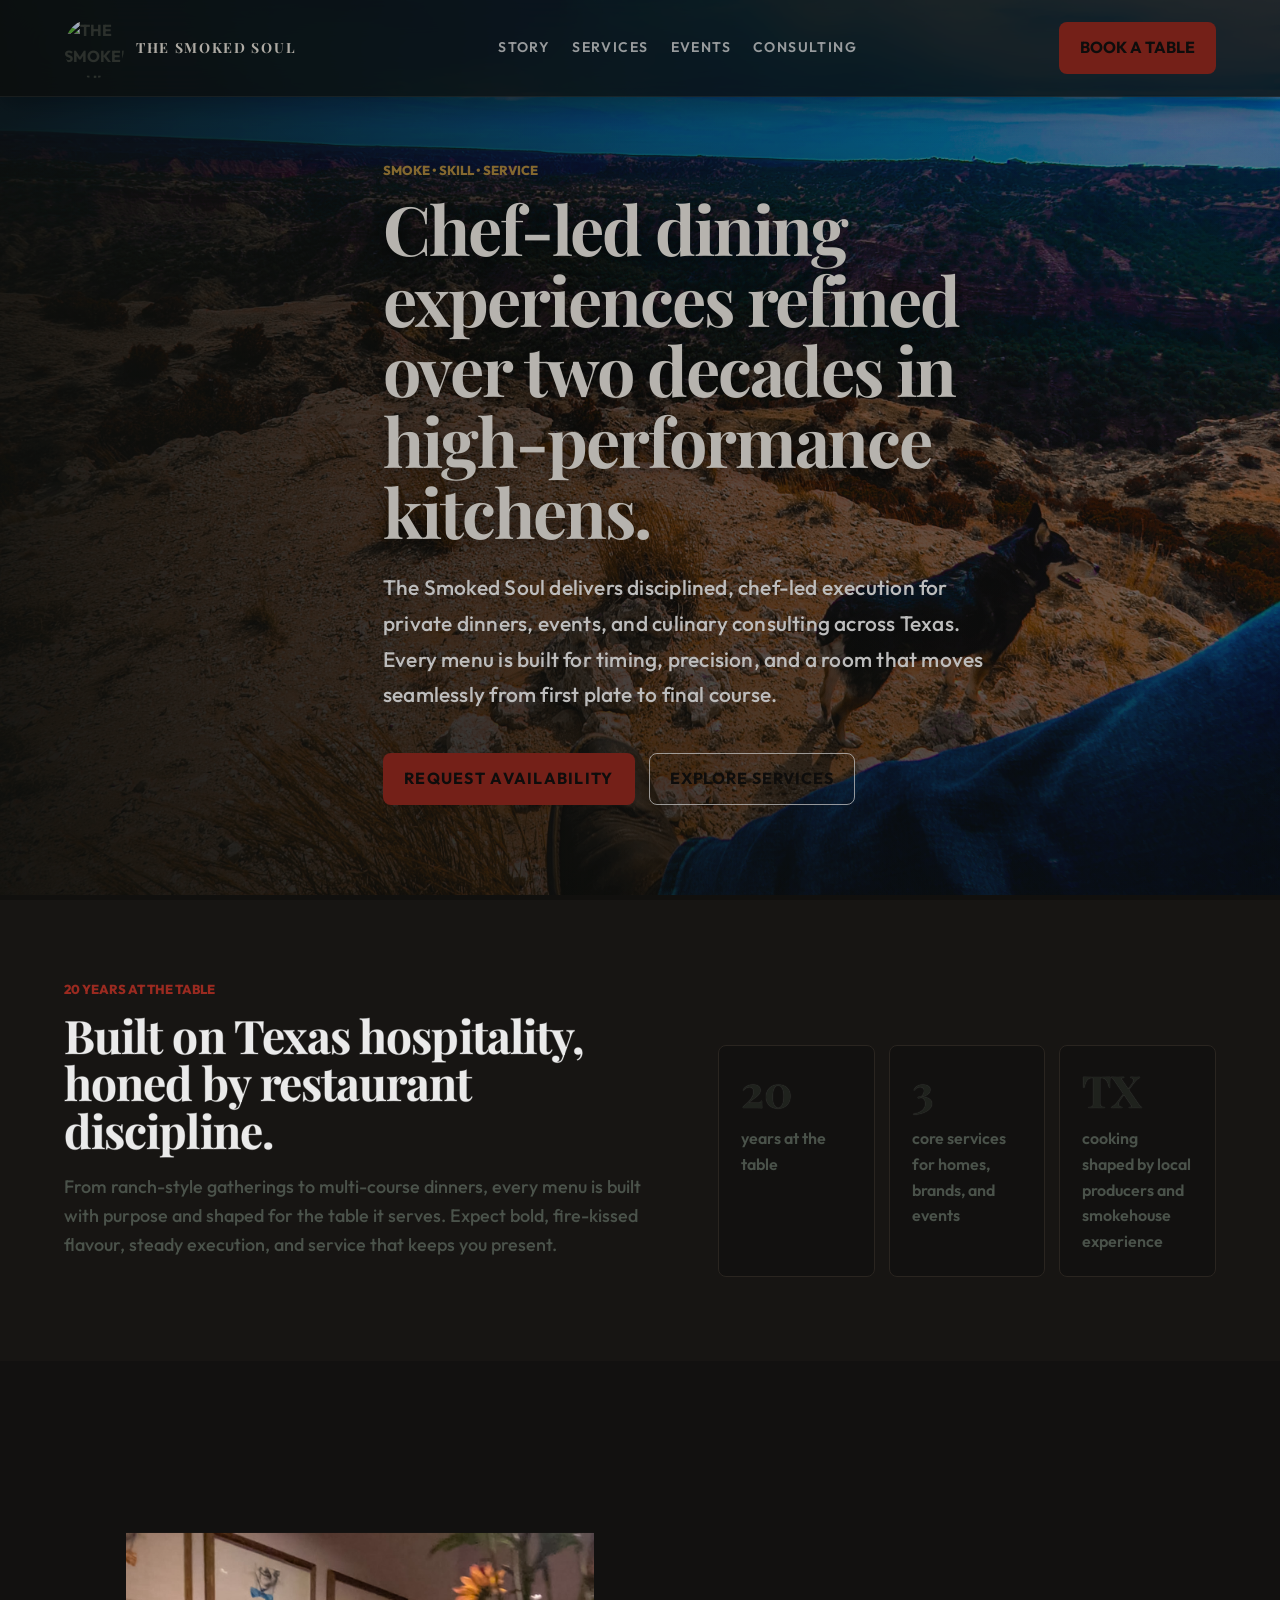
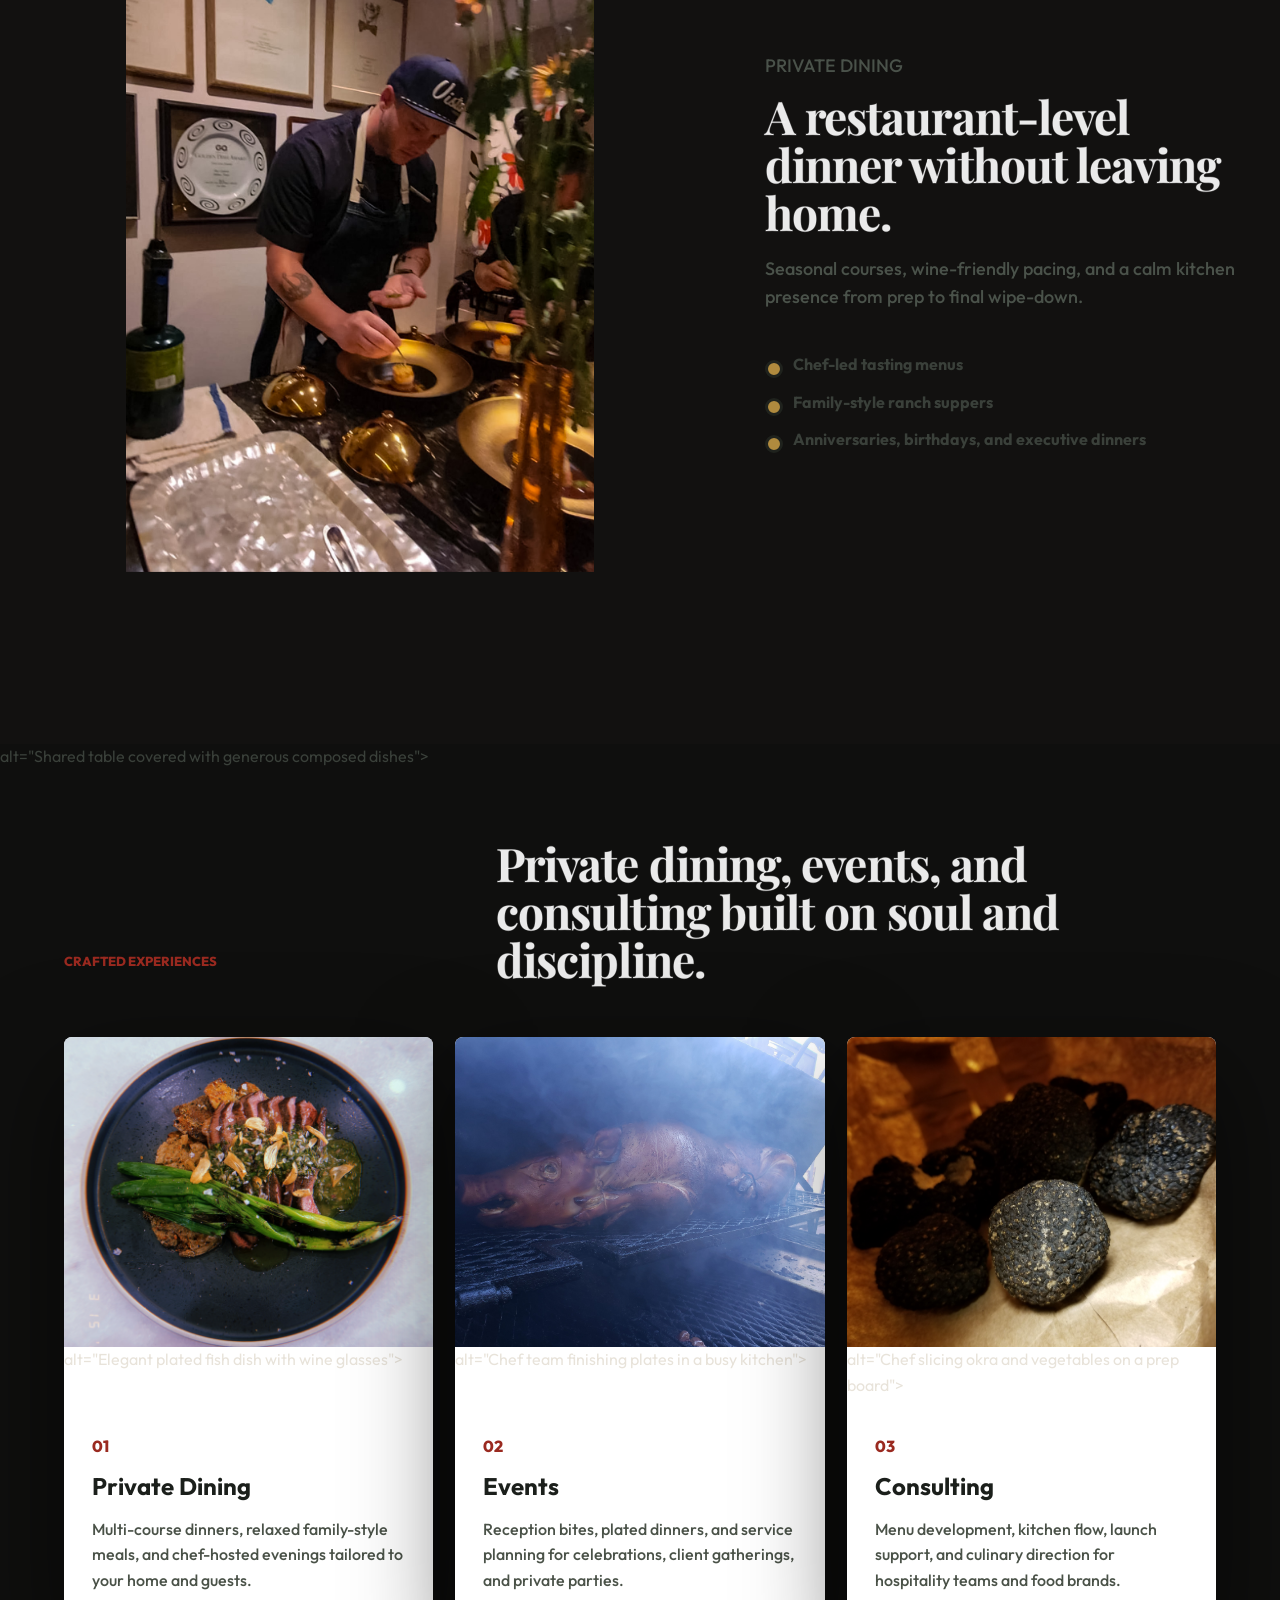
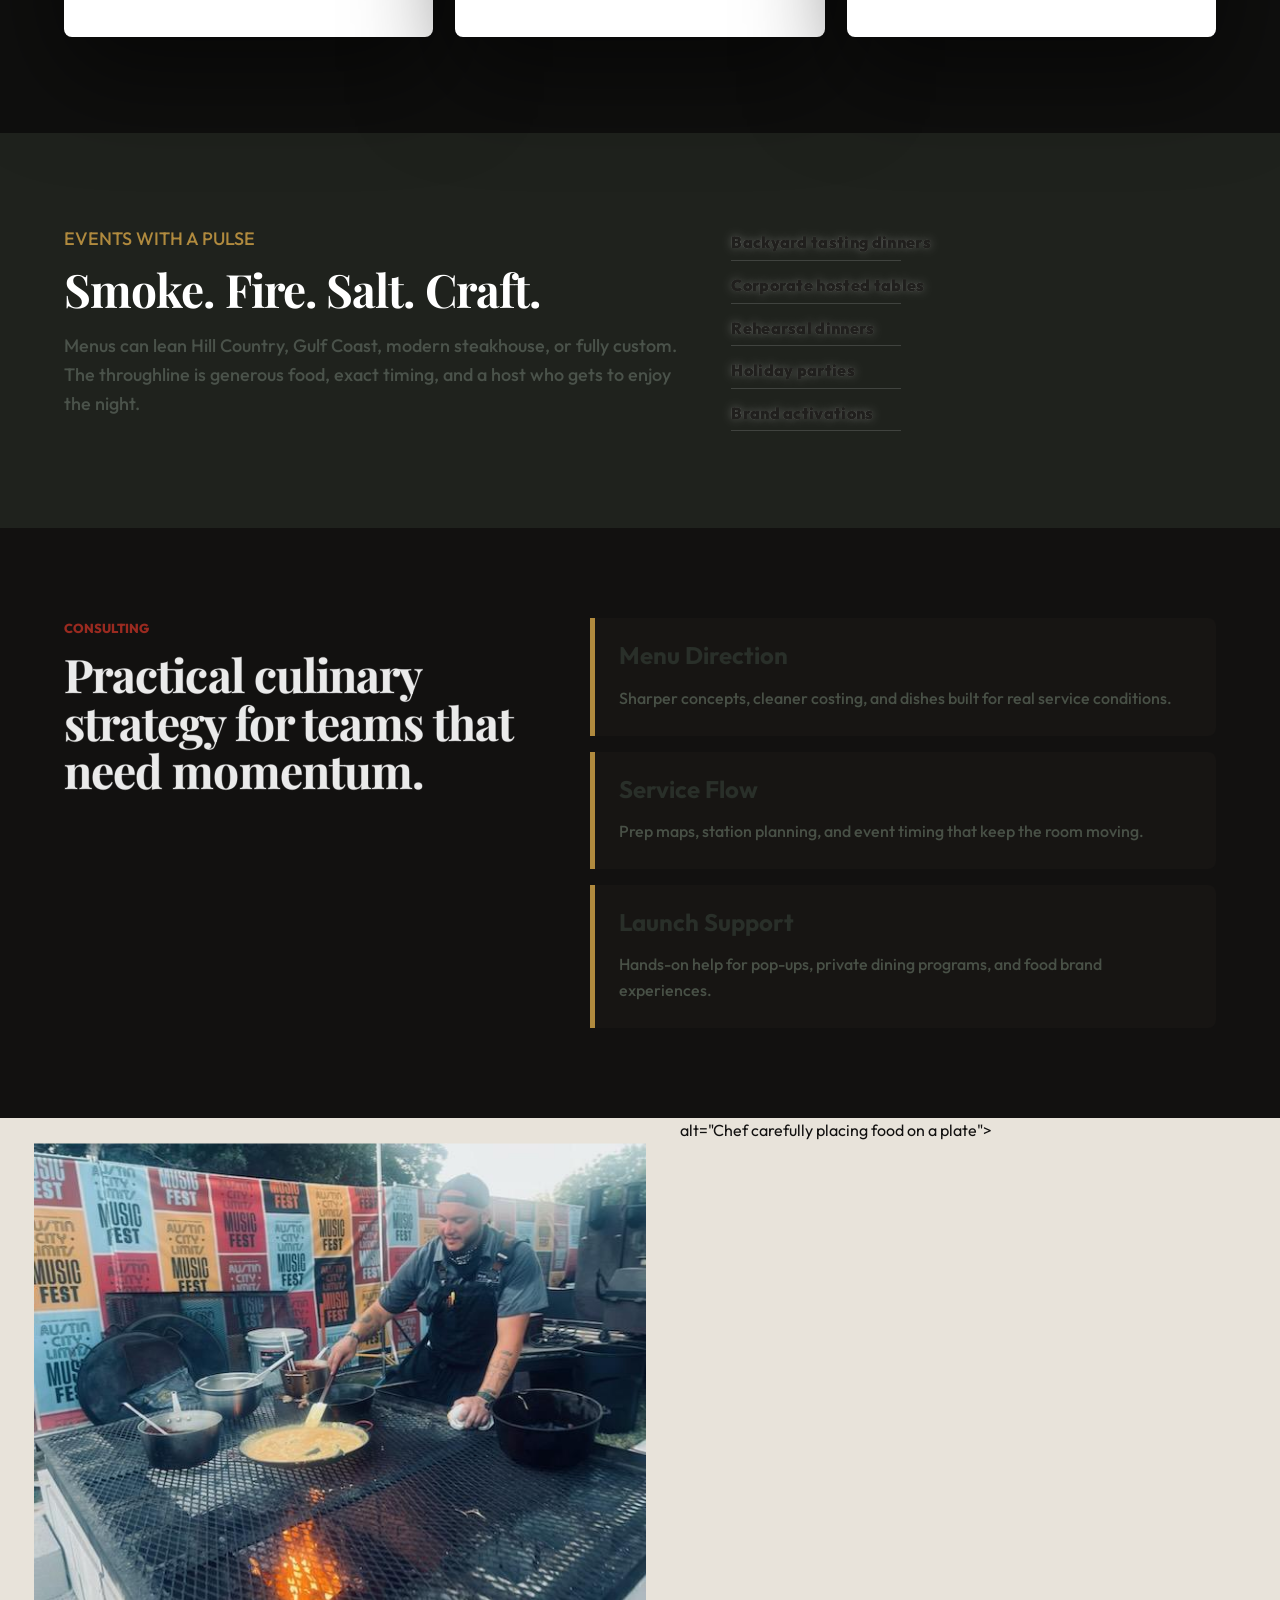
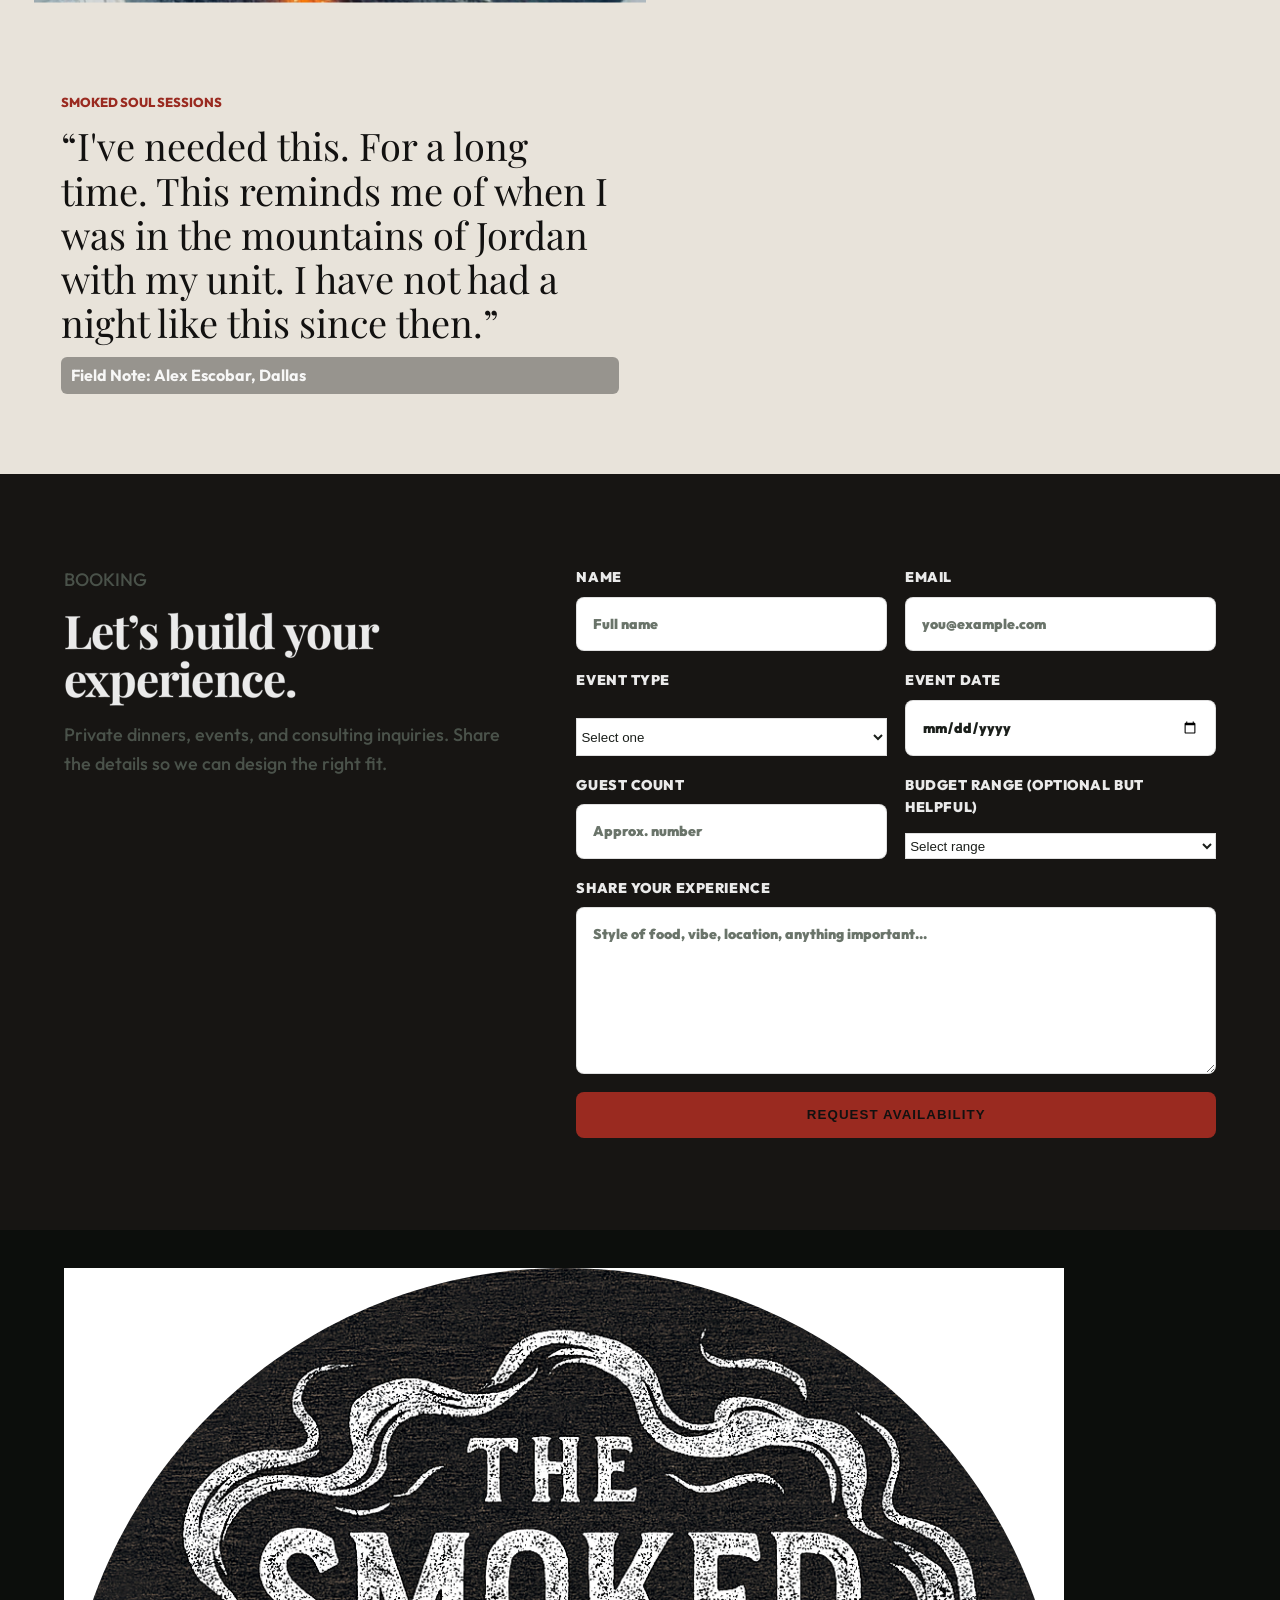
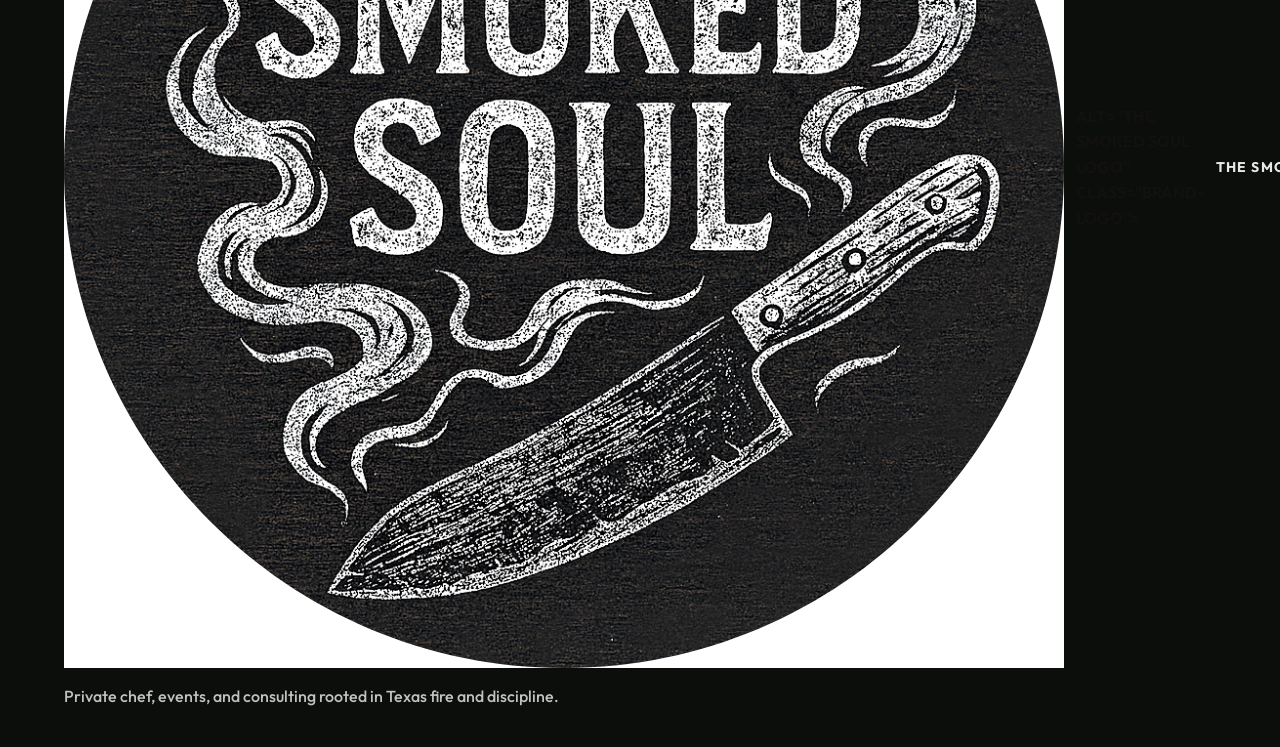
==== docs/index.html @ ceb30829 "fix docs github pages site" ====
<!doctype html>
<html lang="en">
  <head>
    <meta charset="utf-8">
    <meta name="viewport" content="width=device-width, initial-scale=1">
    <meta name="description" content="Chef-led dining experiences built on 20 years of restaurant discipline. Private dinners, events, and culinary consulting across Texas.">
    <title>The Smoked Soul | Chef-Led Dining Experiences</title>
    <link rel="preconnect" href="https://fonts.googleapis.com">
    <link rel="preconnect" href="https://fonts.gstatic.com" crossorigin>
    <link href="https://fonts.googleapis.com/css2?family=Outfit:wght@400;500;600;700&family=Playfair+Display:wght@600;700&display=swap" rel="stylesheet">
    <link rel="stylesheet" href="static/css/styles.css">
  </head>
  <body>
    <header class="site-header" id="top">
  <a class="brand" href="#top" aria-label="The Smoked Soul home">
    <img class="brand-logo" src="{{ url_for('static', filename='images/the-smoked-soul-logo.png') }}" alt="The Smoked Soul logo">
    <span>The Smoked Soul</span>
  </a>

  <nav class="main-nav" aria-label="Main navigation">
    <a href="#story">Story</a>
    <a href="#services">Services</a>
    <a href="#events">Events</a>
    <a href="#consulting">Consulting</a>
  </nav>

  <a class="nav-cta" href="#booking">Book a Table</a>
</header>

    <main>
      <section class="hero" aria-label="Private chef hero">
  <img src="static/images/header.jpg"> alt="Chef finishing a plated dish at the pass">
  <div class="hero-overlay"></div>

  <div class="hero-content">

    <p class="eyebrow">Smoke • Skill • Service</p>

    <h1>
  Chef-led dining experiences refined over two decades in high-performance kitchens.
</h1>

    <p class="hero-copy">
  The Smoked Soul delivers disciplined, chef-led execution for private dinners, events, and culinary consulting across Texas. Every menu is built for timing, precision, and a room that moves seamlessly from first plate to final course.
</p>

    <div class="hero-actions">
      <a class="button button-primary" href="#booking">Request Availability</a>
      <a class="button button-ghost" href="#services">Explore Services</a>
    </div>

  </div>
</section>

      <section class="intro-panel" id="story">
        <div class="intro-copy">
          <p class="eyebrow">20 years at the table</p>
          <h2 class="outlined-text">Built on Texas hospitality, honed by restaurant discipline.</h2>
          <p>From ranch-style gatherings to multi-course dinners, every menu is built with purpose and shaped for the table it serves. Expect bold, fire-kissed flavour, steady execution, and service that keeps you present.</p>
        </div>
        <div class="stats-grid" aria-label="Experience highlights">
          <div>
            <strong class="stat-bright">20</strong>
            <span>years at the table</span>
          </div>
          <div>
            <strong class="stat-bright">3</strong>
            <span>core services for homes, brands, and events</span>
          </div>
          <div>
            <strong class="stat-bright">TX</strong>
            <span>cooking shaped by local producers and smokehouse experience</span>
          </div>
        </div>
      </section>

      <section class="split-feature">
        <div class="split-image">
          <img src="static/images/chef-plating.jpg"> alt="Shared table covered with generous composed dishes">
        </div>
        <div class="split-copy">
          <p class="eyebrow">Private dining</p>
          <h2 class="outlined-text">A restaurant-level dinner without leaving home.</h2>
          <p>Seasonal courses, wine-friendly pacing, and a calm kitchen presence from prep to final wipe-down.</p>
          <ul class="check-list">
            <li>Chef-led tasting menus</li>
            <li>Family-style ranch suppers</li>
            <li>Anniversaries, birthdays, and executive dinners</li>
          </ul>
        </div>
      </section>

      <section class="services" id="services">
        <div class="section-heading">
  <p class="eyebrow">Crafted Experiences</p>
  <h2 class="outlined-text">Private dining, events, and consulting built on soul and discipline.</h2>
</div>
        <div class="service-grid">
          <article class="service-card">
            <img src="static/images/steak-table.jpg"> alt="Elegant plated fish dish with wine glasses">
            <div>
              <p class="service-number">01</p>
              <h3>Private Dining</h3>
              <p>Multi-course dinners, relaxed family-style meals, and chef-hosted evenings tailored to your home and guests.</p>
            </div>
          </article>
          <article class="service-card">
            <img src="static/images/piggy-smoker.jpg"> alt="Chef team finishing plates in a busy kitchen">
            <div>
              <p class="service-number">02</p>
              <h3>Events</h3>
              <p>Reception bites, plated dinners, and service planning for celebrations, client gatherings, and private parties.</p>
            </div>
          </article>
          <article class="service-card">
            <img src="static/images/black-truffles.jpg"> alt="Chef slicing okra and vegetables on a prep board">
            <div>
              <p class="service-number">03</p>
              <h3>Consulting</h3>
              <p>Menu development, kitchen flow, launch support, and culinary direction for hospitality teams and food brands.</p>
            </div>
          </article>
        </div>
      </section>

      <section class="events-band" id="events">
        <div class="events-copy">
          <p class="eyebrow">Events with a pulse</p>
          <h2>Smoke. Fire. Salt. Craft.</h2>
          <p>Menus can lean Hill Country, Gulf Coast, modern steakhouse, or fully custom. The throughline is generous food, exact timing, and a host who gets to enjoy the night.</p>
        </div>
        <div class="event-types">
          <span>Backyard tasting dinners</span>
          <span>Corporate hosted tables</span>
          <span>Rehearsal dinners</span>
          <span>Holiday parties</span>
          <span>Brand activations</span>
        </div>
      </section>

      <section class="consulting" id="consulting">
        <div>
          <p class="eyebrow">Consulting</p>
          <h2 class="outlined-text">Practical culinary strategy for teams that need momentum.</h2>
        </div>
        <div class="consulting-list">
          <article>
            <h3>Menu Direction</h3>
            <p>Sharper concepts, cleaner costing, and dishes built for real service conditions.</p>
          </article>
          <article>
            <h3>Service Flow</h3>
            <p>Prep maps, station planning, and event timing that keep the room moving.</p>
          </article>
          <article>
            <h3>Launch Support</h3>
            <p>Hands-on help for pop-ups, private dining programs, and food brand experiences.</p>
          </article>
        </div>
      </section>

      <section class="quote-panel">
        <img src="static/images/pit-cooking.jpg"> alt="Chef carefully placing food on a plate">
        <div class="quote-copy">
          <p class="eyebrow">Smoked Soul Sessions</p>
          <blockquote>“I've needed this. For a long time. This reminds me of when I was in the mountains of Jordan with my unit. I have not had a night like this since then.”</blockquote>
          <p class="quote-name">Field Note: Alex Escobar, Dallas</p>
        </div>
      </section>

      <section class="booking" id="booking">
  <div class="booking-copy">
    <p class="eyebrow">Booking</p>
    <h2 class="outlined-text">Let’s build your experience.</h2>
    <p>
      Private dinners, events, and consulting inquiries. Share the details so we can design the right fit.
    </p>
  </div>

  <form class="booking-form" action="/submit-booking" method="post">

    <label>
      Name
      <input type="text" name="name" placeholder="Full name" required>
    </label>

    <label>
      Email
      <input type="email" name="email" placeholder="you@example.com" required>
    </label>

    <label>
      Event Type
      <select name="event_type" required>
        <option value="">Select one</option>
        <option>Private Dinner</option>
        <option>Event / Party</option>
        <option>Corporate Experience</option>
        <option>Consulting</option>
      </select>
    </label>

    <label>
      Event Date
      <input type="date" name="date" required>
    </label>

    <label>
      Guest Count
      <input type="number" name="guests" placeholder="Approx. number" required>
    </label>

    <label>
      Budget Range (optional but helpful)
      <select name="budget">
        <option value="">Select range</option>
        <option>$500 – $1,500</option>
        <option>$1,500 – $3,500</option>
        <option>$3,500 – $7,500</option>
        <option>$7,500+</option>
      </select>
    </label>

    <label class="full-field">
      Share your experience
      <textarea name="details" rows="6" placeholder="Style of food, vibe, location, anything important..."></textarea>
    </label>

    <button class="button button-primary full-field" type="submit">
      Request Availability
    </button>

  </form>
</section>
    </main>

    <footer class="site-footer">
  <div>
    <a class="brand footer-brand" href="#top">
      <img src="static/images/the-smoked-soul-logo.png"> 
     alt="The Smoked Soul logo" 
     class="brand-logo">
      <span>The Smoked Soul</span>
    </a>

    <p>Private chef, events, and consulting rooted in Texas fire and discipline.</p>
  </div>

  <div class="footer-links">
    <a href="#services">Services</a>
    <a href="#events">Events</a>
    <a href="#consulting">Consulting</a>
    <a href="#booking">Book</a>
  </div>
</footer>
  </body>
</html>
---- docs/static/css/styles.css ----
:root {
  /* CORE DARKS */
  --ink: #e8e3da;              /* soft bone text (NOT white) */
  --coal: #0f0f0e;             /* near-black base */

  /* BACKGROUNDS */
  --white: #121110;            /* replaces pure white with warm black */
  --mist: #171513;             /* primary section background */
  --line: #2a2520;             /* subtle structure lines */

  /* ACCENTS */
  --sage: #3a3f38;             /* muted steel olive */
  --sage-dark: #1f221d;

  --chili: #9a2a20;            /* ember red */
  --chili-deep: #6a1b15;

  --gold: #b08a3e;             /* aged brass highlight */

  /* DEPTH */
  --shadow: 0 35px 100px rgba(0,0,0,0.55);

  /* TYPE */
  --display: "Playfair Display", Georgia, serif;
  --body: "Outfit", Arial, sans-serif;
}

* {
  box-sizing: border-box;
}

html {
  scroll-behavior: smooth;
}

body {
  margin: 0;
  background: var(--white);
  color: var(--ink);
  font-family: var(--body);
  font-size: 16px;
  line-height: 1.6;
}

img {
  display: block;
}

a {
  color: inherit;
  text-decoration: none;
}

.site-header {
  position: fixed;
  z-index: 10;
  top: 0;
  left: 0;
  right: 0;
  display: grid;
  grid-template-columns: auto 1fr auto;
  align-items: center;
  gap: 28px;
  padding: 18px 5%;
  background: rgba(255, 255, 255, 0.92);
  border-bottom: 1px solid rgba(223, 230, 220, 0.76);
  backdrop-filter: blur(18px);
}

.brand-mark {
  display: grid;
  place-items: center;
  width: 40px;
  height: 40px;
  flex: 0 0 40px;
  background: var(--ink);
  color: var(--white);
  border: 2px solid var(--gold);
  border-radius: 8px;
  font-family: var(--display);
  font-size: 15px;
}

.main-nav {
  display: flex;
  justify-content: center;
  gap: 26px;
  color: var(--coal);
  font-size: 14px;
  font-weight: 600;
  text-transform: uppercase;
}

.main-nav a,
.footer-links a {
  border-bottom: 2px solid transparent;
}

.main-nav a:hover,
.footer-links a:hover {
  border-color: var(--chili);
}

.nav-cta,
.button {
  display: inline-flex;
  align-items: center;
  justify-content: center;
  min-height: 46px;
  padding: 12px 20px;
  border: 1px solid transparent;
  border-radius: 8px;
  font-weight: 700;
  text-transform: uppercase;
}

.nav-cta,
.button-primary {
  background: var(--chili);
  color: var(--white);
}

.nav-cta:hover,
.button-primary:hover {
  background: #982a24;
}

.button-ghost {
  color: var(--white);
  border-color: rgba(255, 255, 255, 0.76);
}

.button-ghost:hover {
  background: rgba(255, 255, 255, 0.14);
}

.hero {
  position: relative;
  min-height: 92vh;
  display: flex;
  align-items: center;
  overflow: hidden;
  color: var(--white);
}

.hero > img,
.hero-overlay {
  position: absolute;
  inset: 0;
}

.hero-overlay {
  background:
    linear-gradient(90deg, rgba(18, 20, 17, 0.88), rgba(18, 20, 17, 0.42) 52%, rgba(18, 20, 17, 0.08)),
    linear-gradient(0deg, rgba(18, 20, 17, 0.54), rgba(18, 20, 17, 0));
}

.hero-content {
  position: relative;
  width: min(820px, 92%);
  padding: 160px 5% 90px;
}

.eyebrow {
  margin: 0 0 12px;
  color: var(--chili);
  font-size: 13px;
  font-weight: 800;
  text-transform: uppercase;
}

.hero .eyebrow,
.events-band .eyebrow {
  color: var(--gold);
}

h1,
h2,
h3,
p {
  overflow-wrap: break-word;
}

h1,
h2 {
  margin: 0;
  font-family: var(--display);
  line-height: 1.04;
}

h1 {
  max-width: 720px;
  font-size: 68px;
}

h2 {
  font-size: 46px;
}

h3 {
  margin: 0 0 10px;
  font-size: 24px;
  line-height: 1.15;
}

.hero-copy {
  max-width: 640px;
  margin: 24px 0 0;
  color: rgba(255, 255, 255, 0.86);
  font-size: 21px;
  line-height: 1.7;
  letter-spacing: 0.01em;
}

.hero-actions {
  display: flex;
  flex-wrap: wrap;
  gap: 14px;
  margin-top: 34px;
}

.intro-panel {
  display: grid;
  grid-template-columns: 1.1fr 0.9fr;
  gap: 46px;
  padding: 84px 5%;
  background: var(--mist);
}

.intro-copy {
  max-width: 790px;
}

.intro-copy p:last-child,
.split-copy p,
.events-copy p,
.booking-copy p {
  color: #485046;
  font-size: 18px;
}

.stats-grid {
  display: grid;
  grid-template-columns: repeat(3, 1fr);
  gap: 14px;
  align-self: end;
}

.stats-grid div {
  min-height: 160px;
  padding: 22px;
  background: var(--white);
  border: 1px solid var(--line);
  border-radius: 8px;
}

.stats-grid strong {
  display: block;
  color: var(--sage-dark);
  font-family: var(--display);
  font-size: 44px;
  line-height: 1;
}

.stats-grid span {
  display: block;
  margin-top: 14px;
  color: #4b5548;
  font-weight: 600;
}

.split-feature {
  display: grid;
  grid-template-columns: minmax(0, 1fr) minmax(360px, 560px);
  min-height: 650px;
}

.split-image {
  min-height: 540px;
}

.split-copy {
  display: flex;
  flex-direction: column;
  justify-content: center;
  padding: 72px 8%;
  background: var(--white);
}

.check-list {
  display: grid;
  gap: 12px;
  margin: 22px 0 0;
  padding: 0;
  list-style: none;
}

.check-list li {
  position: relative;
  padding-left: 28px;
  font-weight: 700;
}

.check-list li::before {
  content: "";
  position: absolute;
  top: 8px;
  left: 0;
  width: 12px;
  height: 12px;
  background: var(--gold);
  border: 3px solid var(--sage-dark);
  border-radius: 50%;
}

.services {
  padding: 96px 5%;
  background: var(--coal);
  color: var(--white);
}

.section-heading {
  display: flex;
  justify-content: space-between;
  gap: 30px;
  align-items: end;
  margin-bottom: 34px;
}

.section-heading h2 {
  max-width: 720px;
}

.service-grid {
  display: grid;
  grid-template-columns: repeat(3, 1fr);
  gap: 22px;
}

.service-card {
  display: grid;
  grid-template-rows: 310px 1fr;
  min-height: 600px;
  background: #ffffff;
  color: var(--ink);
  border-radius: 8px;
  overflow: hidden;
  box-shadow: var(--shadow);
}

.service-card div {
  padding: 28px;
}

.service-number {
  margin: 0 0 14px;
  color: var(--chili);
  font-weight: 800;
}

.service-card p:last-child {
  color: #4a5248;
}

.events-band {
  display: grid;
  grid-template-columns: minmax(0, 0.9fr) minmax(320px, 0.7fr);
  gap: 44px;
  padding: 92px 5%;
  background: var(--sage-dark);
  color: var(--white);
}

.events-copy {
  max-width: 720px;
}

.events-copy p {
  color: rgba(255, 255, 255, 0.82);
}

.event-types {
  display: grid;
  gap: 12px;
  align-content: center;
}

.event-types span {
  padding: 17px 18px;
  border: 1px solid rgba(255, 255, 255, 0.28);
  border-radius: 8px;
  color: var(--white);
  font-weight: 700;
}

.consulting {
  display: grid;
  grid-template-columns: 0.76fr 1fr;
  gap: 50px;
  padding: 90px 5%;
  background: var(--white);
}

.consulting-list {
  display: grid;
  gap: 16px;
}

.consulting-list article {
  padding: 24px;
  border-left: 5px solid var(--gold);
  background: var(--mist);
  border-radius: 0 8px 8px 0;
}

.consulting-list p {
  margin-bottom: 0;
  color: #485046;
}

.quote-panel {
  display: grid;
  grid-template-columns: minmax(0, 0.85fr) minmax(360px, 0.75fr);
  min-height: 560px;
  background: var(--ink);
  color: var(--white);
}

.quote-copy {
  display: flex;
  flex-direction: column;
  justify-content: center;
  padding: 64px 9%;
}

blockquote {
  margin: 0;
  font-family: var(--display);
  font-size: 38px;
  line-height: 1.16;
}

.quote-name {
  color: rgba(255, 255, 255, 0.72);
  font-weight: 700;
}

.booking {
  display: grid;
  grid-template-columns: 0.72fr 1fr;
  gap: 52px;
  padding: 92px 5%;
  background: var(--mist);
}

.booking-form {
  display: grid;
  grid-template-columns: repeat(2, 1fr);
  gap: 18px;
}

label {
  display: grid;
  gap: 8px;
  color: var(--coal);
  font-size: 14px;
  font-weight: 800;
  text-transform: uppercase;
}

input,
textarea {
  width: 100%;
  border: 1px solid var(--line);
  border-radius: 8px;
  padding: 15px 16px;
  color: var(--ink);
  font: inherit;
  text-transform: none;
}

textarea {
  resize: vertical;
}

.full-field {
  grid-column: 1 / -1;
}

.site-footer {
  display: flex;
  justify-content: space-between;
  gap: 28px;
  padding: 38px 5%;
  background: var(--ink);
  color: var(--white);
}

.site-footer p {
  margin-bottom: 0;
  color: rgba(255, 255, 255, 0.72);
}

.footer-brand .brand-mark {
  background: var(--white);
  color: var(--ink);
}

.footer-links {
  display: flex;
  flex-wrap: wrap;
  align-items: center;
  justify-content: flex-end;
  gap: 20px;
  font-weight: 700;
  text-transform: uppercase;
}

@media (max-width: 1040px) {
  .site-header {
    grid-template-columns: 1fr auto;
  }

  .main-nav {
    display: none;
  }

  h1 {
    font-size: 54px;
  }

  h2 {
    font-size: 38px;
  }

  .intro-panel,
  .events-band,
  .consulting,
  .booking {
    grid-template-columns: 1fr;
  }

  .stats-grid,
  .service-grid {
    grid-template-columns: 1fr;
  }

  .service-card {
    min-height: auto;
  }

  .split-feature,
  .quote-panel {
    grid-template-columns: 1fr;
  }

  .quote-panel img {
    min-height: 430px;
  }
}

@media (max-width: 680px) {
  .site-header {
    gap: 12px;
    padding: 12px 4%;
  }

  .nav-cta {
    min-height: 42px;
    padding: 10px 12px;
    font-size: 12px;
  }

  .hero {
    min-height: 88vh;
  }

  .hero-content {
    width: 100%;
    padding: 124px 5% 44px;
  }

  h1 {
    font-size: 42px;
  }

  h2 {
    font-size: 32px;
  }

  blockquote {
    font-size: 30px;
  }

  .hero-copy,
  .intro-copy p:last-child,
  .split-copy p,
  .events-copy p,
  .booking-copy p {
    font-size: 17px;
  }

  .intro-panel,
  .services,
  .events-band,
  .consulting,
  .booking {
    padding: 64px 5%;
  }

  .split-copy,
  .quote-copy {
    padding: 54px 5%;
  }

  .split-image,
  .quote-panel img {
    min-height: 360px;
  }

  .service-card {
    grid-template-rows: 260px 1fr;
  }

  .booking-form,
  .stats-grid {
    grid-template-columns: 1fr;
  }

  .site-footer {
    flex-direction: column;
  }

  .footer-links {
    justify-content: flex-start;
  }
}

 /* =========================
   LUXURY POLISH PATCH
   STEP 1 - SMOKED SOUL
========================= */

h1, h2 {
  letter-spacing: -0.02em;
}

.hero h1 {
  letter-spacing: -0.03em;
}

.hero-copy {
  font-weight: 400;
}

.section-heading {
  margin-bottom: 54px;
}

.service-card,
.consulting-list article,
.stats-grid div {
  transition: transform 0.25s ease, box-shadow 0.25s ease;
}

.service-card:hover {
  transform: translateY(-6px);
  box-shadow: 0 30px 90px rgba(0,0,0,0.25);
}

.consulting-list article:hover {
  transform: translateY(-4px);
}

.button-primary {
  letter-spacing: 0.08em;
}

.button-ghost {
  letter-spacing: 0.06em;
}

.main-nav {
  letter-spacing: 0.08em;
}

.main-nav a {
  opacity: 0.85;
}

.main-nav a:hover {
  opacity: 1;
}

.hero h1 {
  max-width: 780px;
  letter-spacing: -0.03em;
}

.hero-copy {
  max-width: 620px;
  font-weight: 400;
  opacity: 0.92;
}

.hero-actions {
  margin-top: 40px;
}

.hero img,
.service-card img,
.split-image img,
.quote-panel img {
  width: 100%;
  height: 100%;
  object-fit: cover;
}

/* =========================
   BRAND HEADER FIX (FINAL)
========================= */

.brand-logo {
  height: 52px;
  width: auto;
  object-fit: contain;
  display: block;
  flex-shrink: 0;
}

.brand span {
  display: inline-block;
  white-space: nowrap;
  font-size: 14px;
  letter-spacing: 0.08em;
  font-weight: 700;
  color: var(--ink);
}

.brand {
  display: flex;
  align-items: center;
  gap: 12px;
  font-weight: 700;
  text-transform: uppercase;
  flex-shrink: 0;
}

.brand span {
  display: inline-block !important;
  visibility: visible !important;
  opacity: 1 !important;
  color: var(--ink) !important;
  font-size: 14px !important;
  font-weight: 700 !important;
  white-space: nowrap;
}

.site-header .brand {
  display: flex;
  align-items: center;
  gap: 12px;
  min-width: max-content;
}

.site-header .brand span {
  display: inline-block;
  white-space: nowrap;
}

.site-footer .footer-brand span {
  color: rgba(255, 255, 255, 0.85) !important;
}

.site-header .brand span {
  font-family: var(--display);
  font-size: 14px;
  letter-spacing: 0.12em;
  text-transform: uppercase;
  color: var(--ink);
  font-weight: 700;
}

.site-header {
  padding: 20px 5%;
}

.main-nav {
  gap: 22px;
  letter-spacing: 0.1em;
}

.site-header {
  background: rgba(255, 255, 255, 0.88);
  box-shadow: 0 10px 30px rgba(0,0,0,0.06);
}

.site-header .brand:hover span {
  color: var(--sage-dark);
  transition: 0.25s ease;
}

.brand-logo {
  height: 56px;
  transition: transform 0.25s ease;
}

.site-header .brand:hover .brand-logo {
  transform: scale(1.03);
}

:root {
  --text-primary: #3a403a;
  --text-soft: #4a524a;
}

/* Global body text - significantly brighter */
body {
  color: var(--text-primary);
}

/* Paragraphs everywhere */
p {
  color: var(--text-primary);
  font-weight: 500;
}

/* Strong readability boost for key copy blocks */
.intro-copy p:last-child,
.split-copy p,
.events-copy p,
.events-copy p,
.booking-copy p,
.hero-copy {
  color: var(--text-soft);
  font-weight: 500;
}

/* Headings stay strong but not harsh */
h1, h2, h3 {
  color: #1b1f1b;
}

/* Stats text */
.stats-grid span {
  color: var(--text-soft);
  font-weight: 600;
}

/* Form labels - MUCH more visible now */
label {
  color: #2a302a;
  font-weight: 900;
  letter-spacing: 0.04em;
}

/* Inputs */
input,
textarea,
select {
  color: #1b1f1b;
  background: #ffffff;
  border: 1px solid rgba(0,0,0,0.12);
}

/* Placeholder */
input::placeholder,
textarea::placeholder {
  color: #6a746a;
}

/* Nav links slightly clearer */
.main-nav {
  color: #2a2f2a;
}

.hero h1 {
  color: #f2efe8;              /* much brighter bone */
  text-shadow: 0 2px 18px rgba(0,0,0,0.55);
}
/* === EVENTS BAND EMPHASIS ONLY === */
.event-types span {
  color: rgba(255, 255, 255, 1);
  font-weight: 800;
  text-shadow: 0 0 10px rgba(255, 255, 255, 0.28);
  letter-spacing: 0.02em;
}

.events-band h2 {
  color: #ffffff;
}

/* =========================
   HEADER + FOOTER DARKENED (25%)
========================= */

.site-header {
  position: fixed;
  z-index: 10;
  top: 0;
  left: 0;
  right: 0;
  display: grid;
  grid-template-columns: auto 1fr auto;
  align-items: center;
  gap: 28px;
  padding: 18px 5%;

  /* DARKENED */
  background: rgba(15, 17, 15, 0.78);
  border-bottom: 1px solid rgba(255, 255, 255, 0.08);
  backdrop-filter: blur(18px);
  box-shadow: 0 10px 30px rgba(0,0,0,0.35);
}

/* make header text readable on darker background */
.site-header .brand span,
.main-nav a {
  color: rgba(255, 255, 255, 0.92);
}

.main-nav {
  color: rgba(255, 255, 255, 0.85);
}

/* CTA stays strong */
.nav-cta {
  background: var(--chili);
  color: var(--white);
}

/* =========================
   FOOTER (DARKENED SLIGHTLY)
========================= */

.site-footer {
  display: flex;
  justify-content: space-between;
  gap: 28px;
  padding: 38px 5%;

  /* DARKER THAN BEFORE (~25%) */
  background: #0c0e0c;
  color: var(--white);
}

.site-footer p {
  color: rgba(255, 255, 255, 0.75);
}

.site-footer .footer-brand span {
  color: rgba(255, 255, 255, 0.9) !important;
}

.hero-copy {
  color: rgba(255, 255, 255, 0.98);
  opacity: 1;
}

img[src*="chef-plating"] {
  transform: scale(0.65);
  transform-origin: center;
}

img[src*="pit-cooking"] {
  transform: scale(0.9);
  transform-origin: center;
}

.quote-name {
  color: rgba(255, 255, 255, 0.92);
}

.quote-panel .quote-name {
  display: inline-block;
  margin-top: 12px;
  padding: 6px 10px;
  background: rgba(0, 0, 0, 0.35);
  border-radius: 6px;
}

body::after {
  content: "";
  position: fixed;
  inset: 0;
  pointer-events: none;
  background: rgba(0, 0, 0, 0.25);
  z-index: 999999;
}

.outlined-text {
  -webkit-text-stroke: 1px rgba(255, 255, 255, 0.25);
  color: #eaeaea;
}

.stat-bright {
  color: #ffffff;
  text-shadow: 0 0 1px rgba(255,255,255,0.25);
}

.brand-logo {
  width: 60px;
  height: 60px;
  border-radius: 50%;
  object-fit: cover;
}

.footer-links a {
  color: #eaeaea;
  text-decoration: none;
}

.footer-links a:hover {
  color: #ffffff;
}

.booking-form label {
  color: #eaeaea; /* match your main body text color */
}
.consulting-list h3 {
  filter: brightness(1.5);
}

.events-band .event-types span {
  color: inherit;
  filter: brightness(1.8);
  font-weight: 1000;
}

.events-band .event-types span {
  background: none;
  border: none;
  padding: 0;
}

.events-band .event-types span {
  position: relative;
}

.events-band .event-types span::after {
  content: "";
  display: block;
  width: 35%;
  height: 1px;
  margin-top: 4px;
  background: rgba(255,255,255,0.15);
}
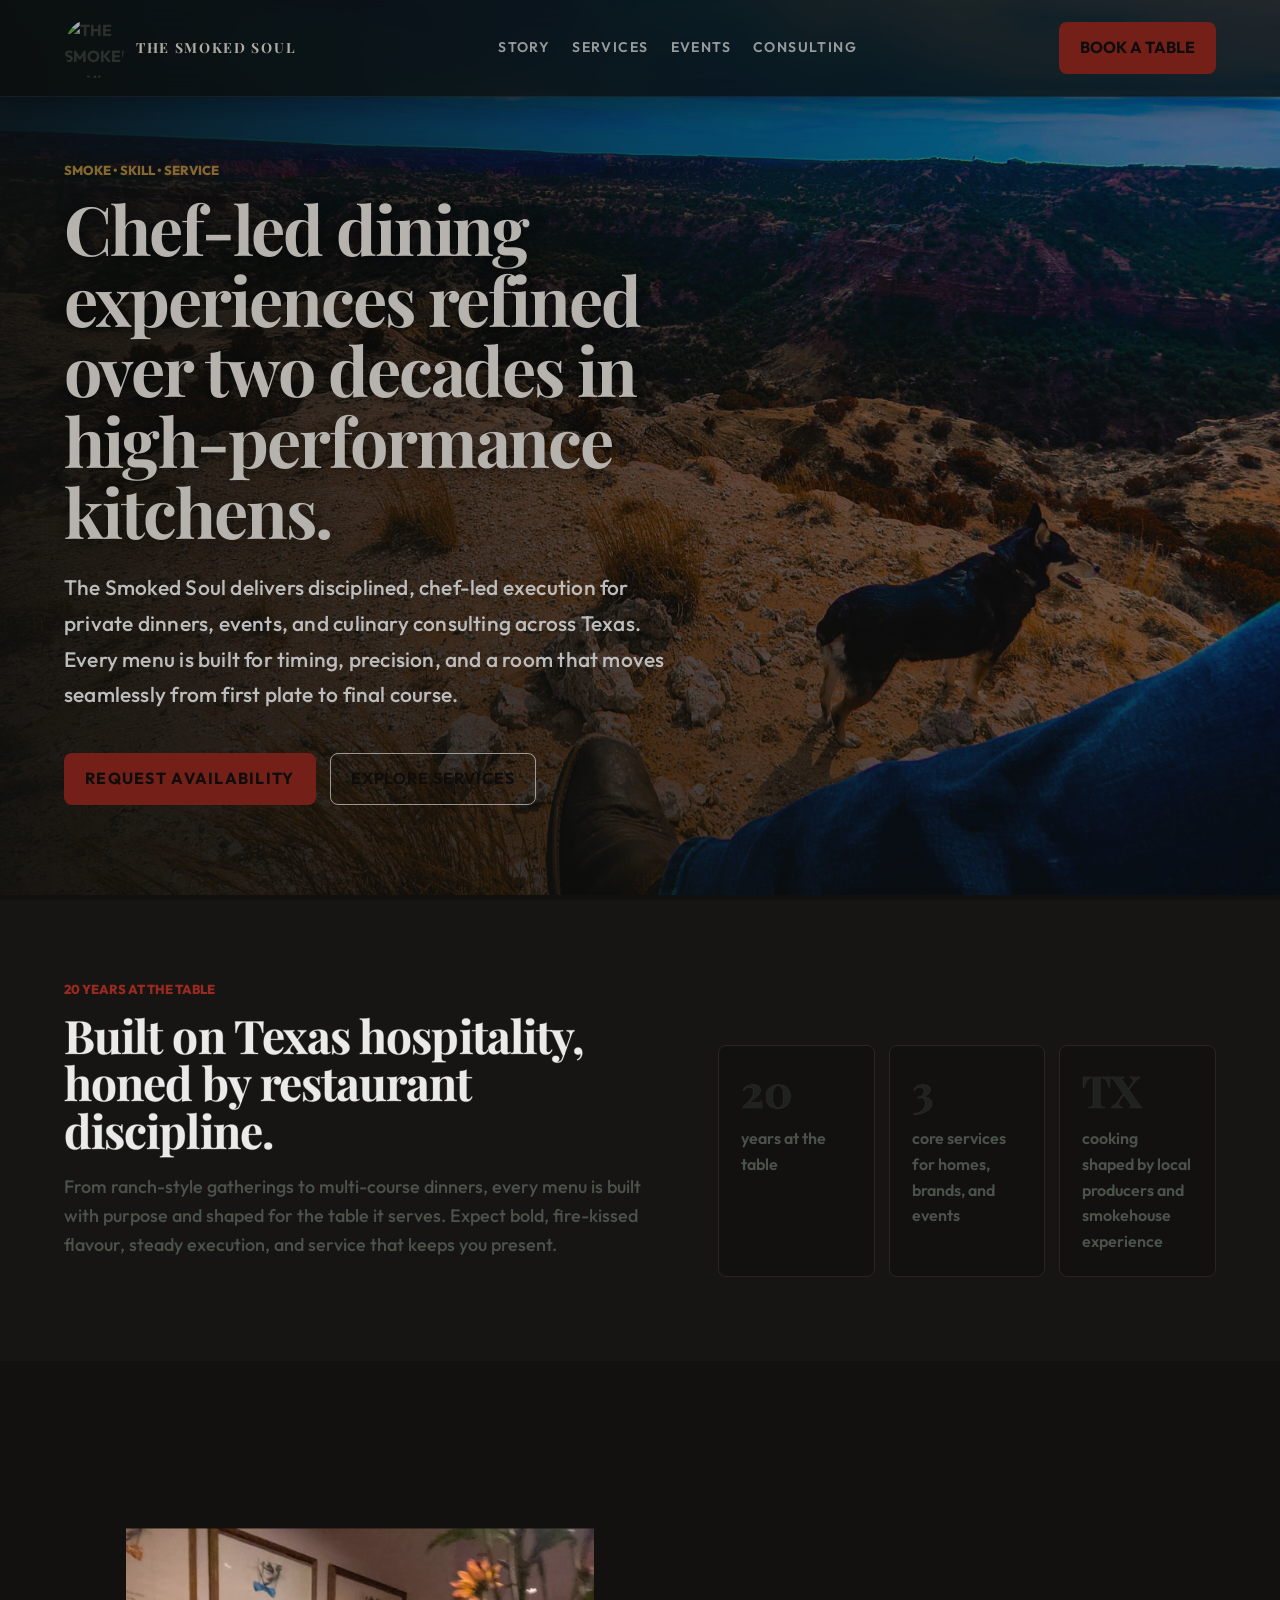
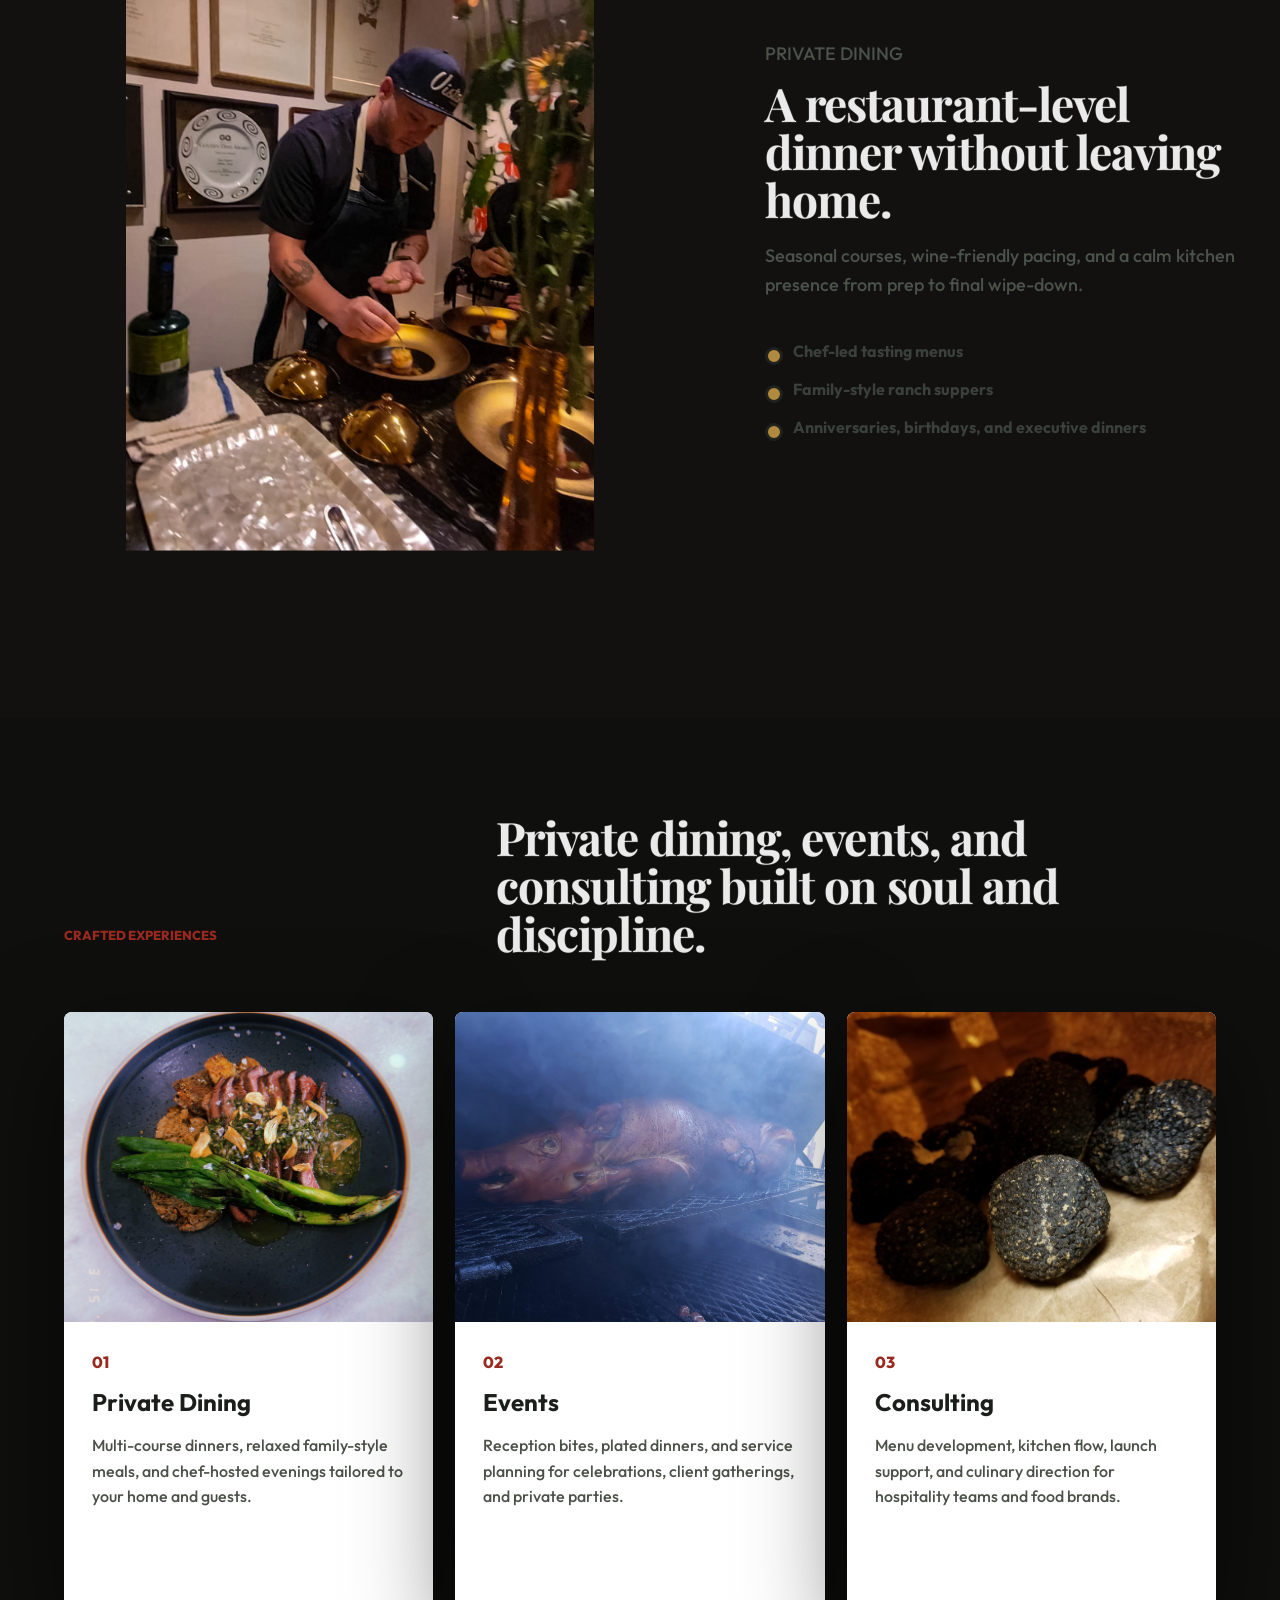
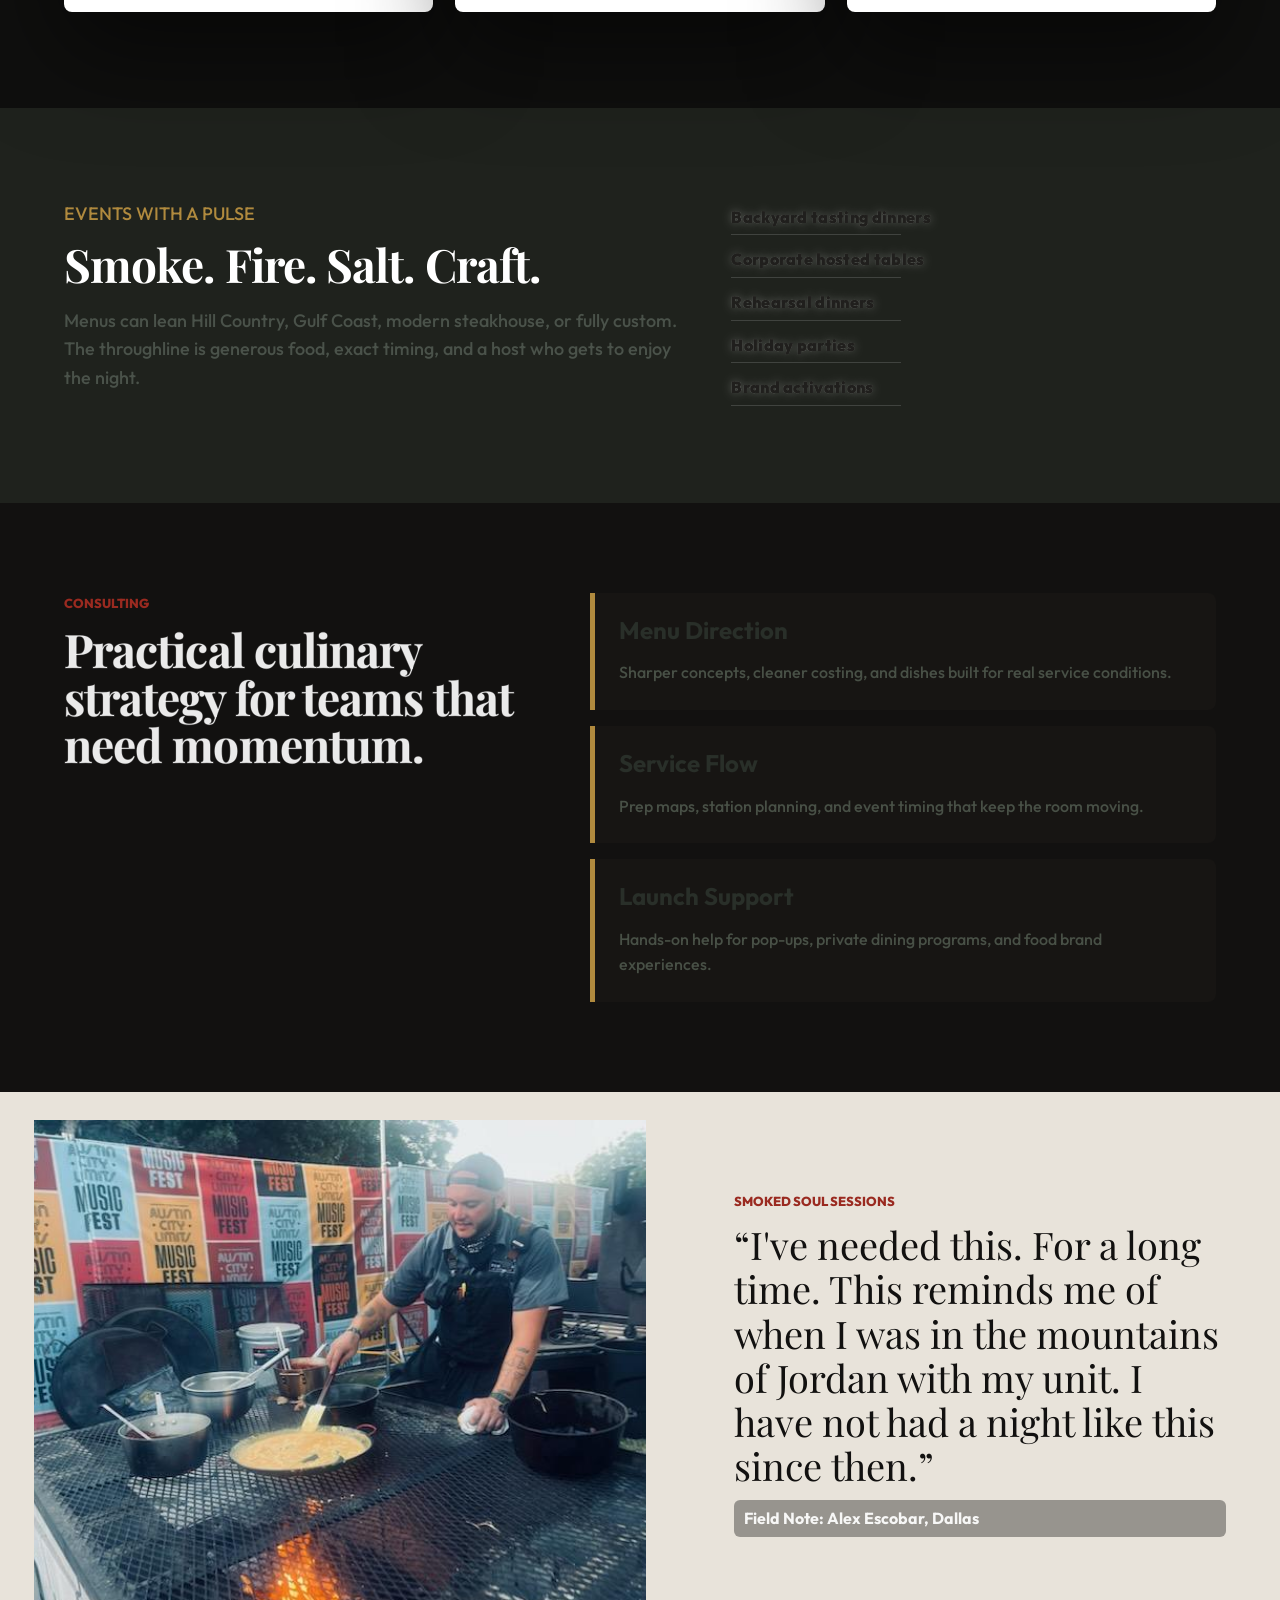
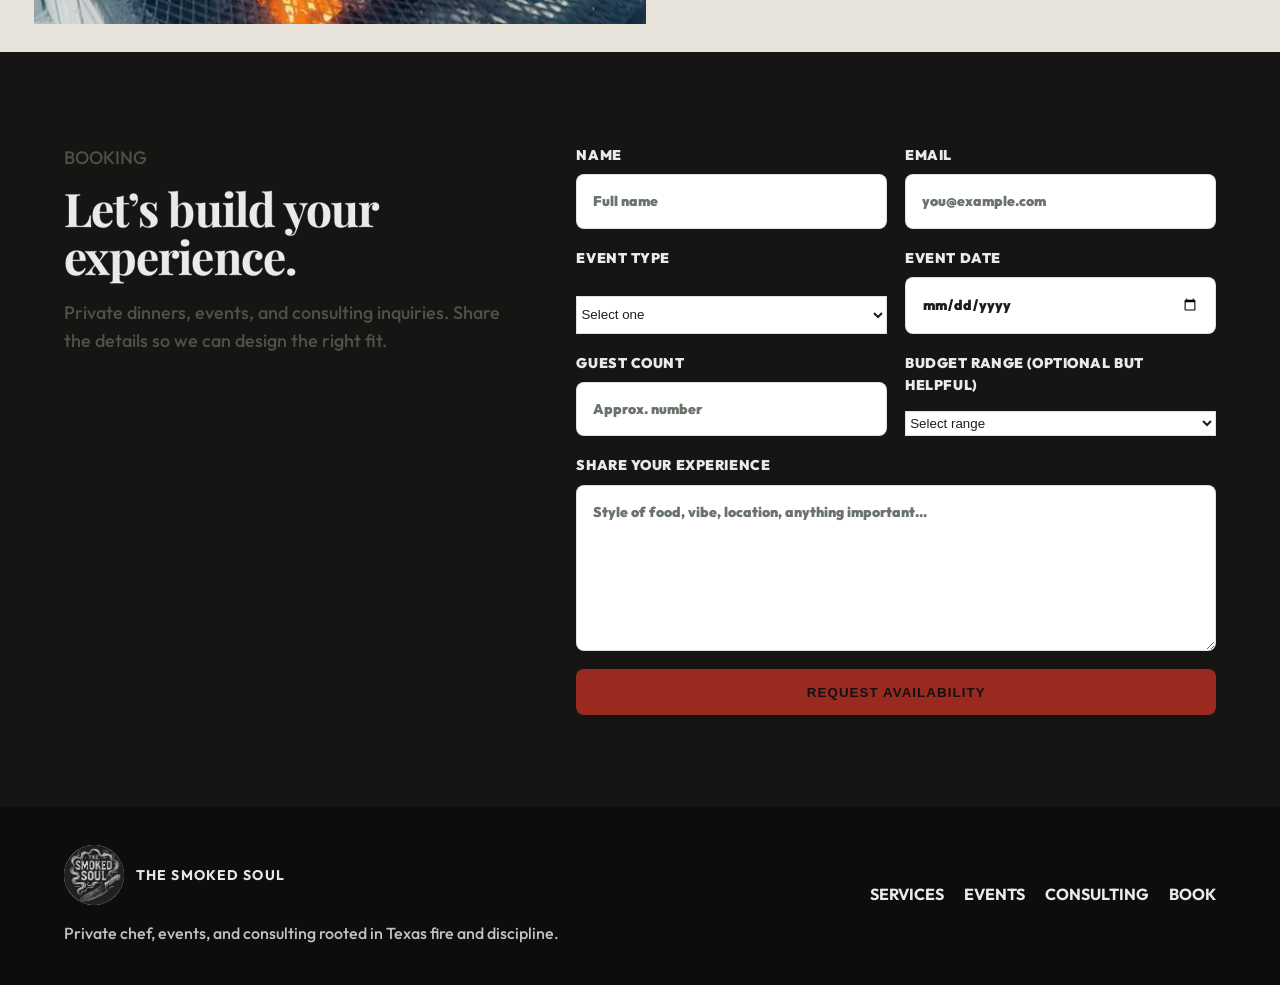
==== commit 6a3a0ea8: "fix broken image markup" ====
--- a/docs/index.html
+++ b/docs/index.html
@@ -29,7 +29,7 @@
 
     <main>
       <section class="hero" aria-label="Private chef hero">
-  <img src="static/images/header.jpg"> alt="Chef finishing a plated dish at the pass">
+  <img src="static/images/header.jpg" alt="Chef finishing a plated dish at the pass">
   <div class="hero-overlay"></div>
 
   <div class="hero-content">
@@ -76,7 +76,7 @@
 
       <section class="split-feature">
         <div class="split-image">
-          <img src="static/images/chef-plating.jpg"> alt="Shared table covered with generous composed dishes">
+          <img src="static/images/chef-plating.jpg" alt="Shared table covered with generous composed dishes">
         </div>
         <div class="split-copy">
           <p class="eyebrow">Private dining</p>
@@ -97,7 +97,7 @@
 </div>
         <div class="service-grid">
           <article class="service-card">
-            <img src="static/images/steak-table.jpg"> alt="Elegant plated fish dish with wine glasses">
+            <img src="static/images/steak-table.jpg" alt="Elegant plated fish dish with wine glasses">
             <div>
               <p class="service-number">01</p>
               <h3>Private Dining</h3>
@@ -105,7 +105,7 @@
             </div>
           </article>
           <article class="service-card">
-            <img src="static/images/piggy-smoker.jpg"> alt="Chef team finishing plates in a busy kitchen">
+            <img src="static/images/piggy-smoker.jpg" alt="Chef team finishing plates in a busy kitchen">
             <div>
               <p class="service-number">02</p>
               <h3>Events</h3>
@@ -113,7 +113,7 @@
             </div>
           </article>
           <article class="service-card">
-            <img src="static/images/black-truffles.jpg"> alt="Chef slicing okra and vegetables on a prep board">
+            <img src="static/images/black-truffles.jpg" alt="Chef slicing okra and vegetables on a prep board">
             <div>
               <p class="service-number">03</p>
               <h3>Consulting</h3>
@@ -160,7 +160,7 @@
       </section>
 
       <section class="quote-panel">
-        <img src="static/images/pit-cooking.jpg"> alt="Chef carefully placing food on a plate">
+        <img src="static/images/pit-cooking.jpg" alt="Chef carefully placing food on a plate">
         <div class="quote-copy">
           <p class="eyebrow">Smoked Soul Sessions</p>
           <blockquote>“I've needed this. For a long time. This reminds me of when I was in the mountains of Jordan with my unit. I have not had a night like this since then.”</blockquote>
@@ -237,9 +237,7 @@
     <footer class="site-footer">
   <div>
     <a class="brand footer-brand" href="#top">
-      <img src="static/images/the-smoked-soul-logo.png"> 
-     alt="The Smoked Soul logo" 
-     class="brand-logo">
+      <img src="static/images/the-smoked-soul-logo.png" alt="The Smoked Soul logo" class="brand-logo">
       <span>The Smoked Soul</span>
     </a>
 
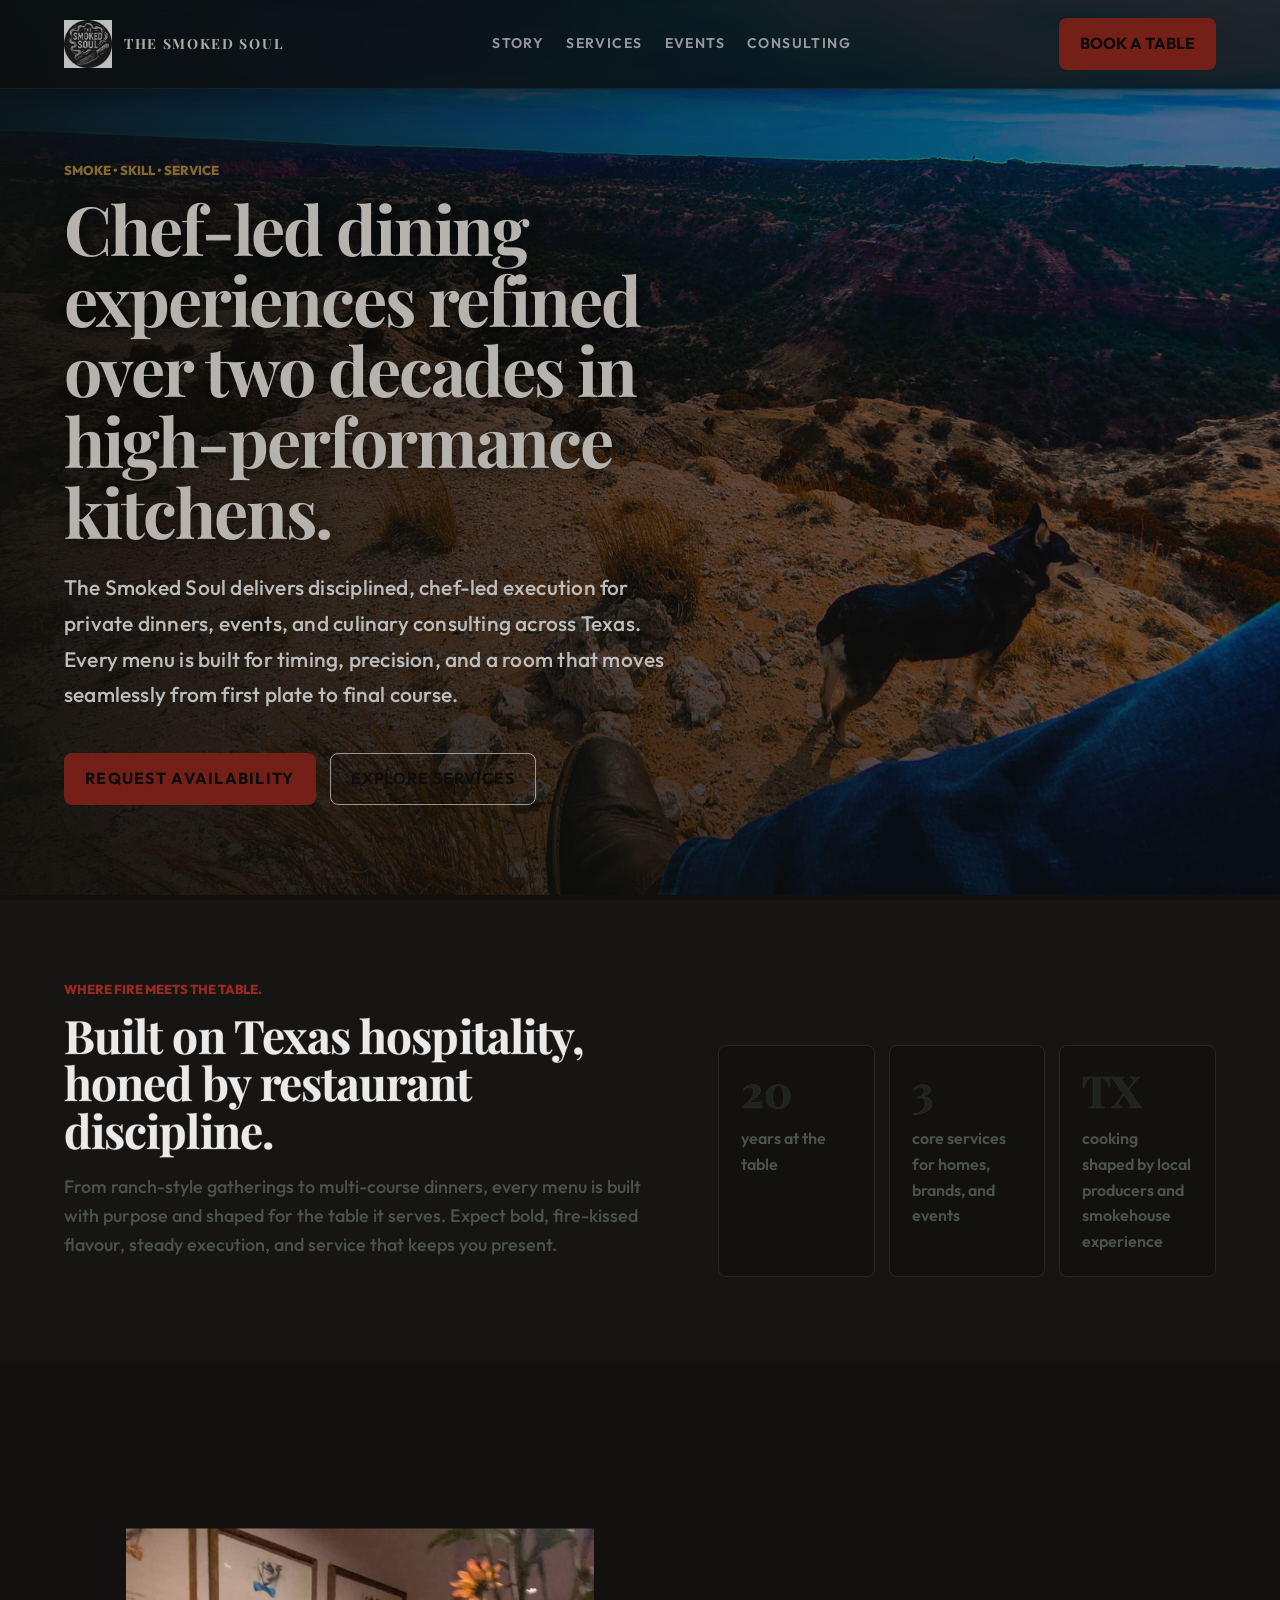
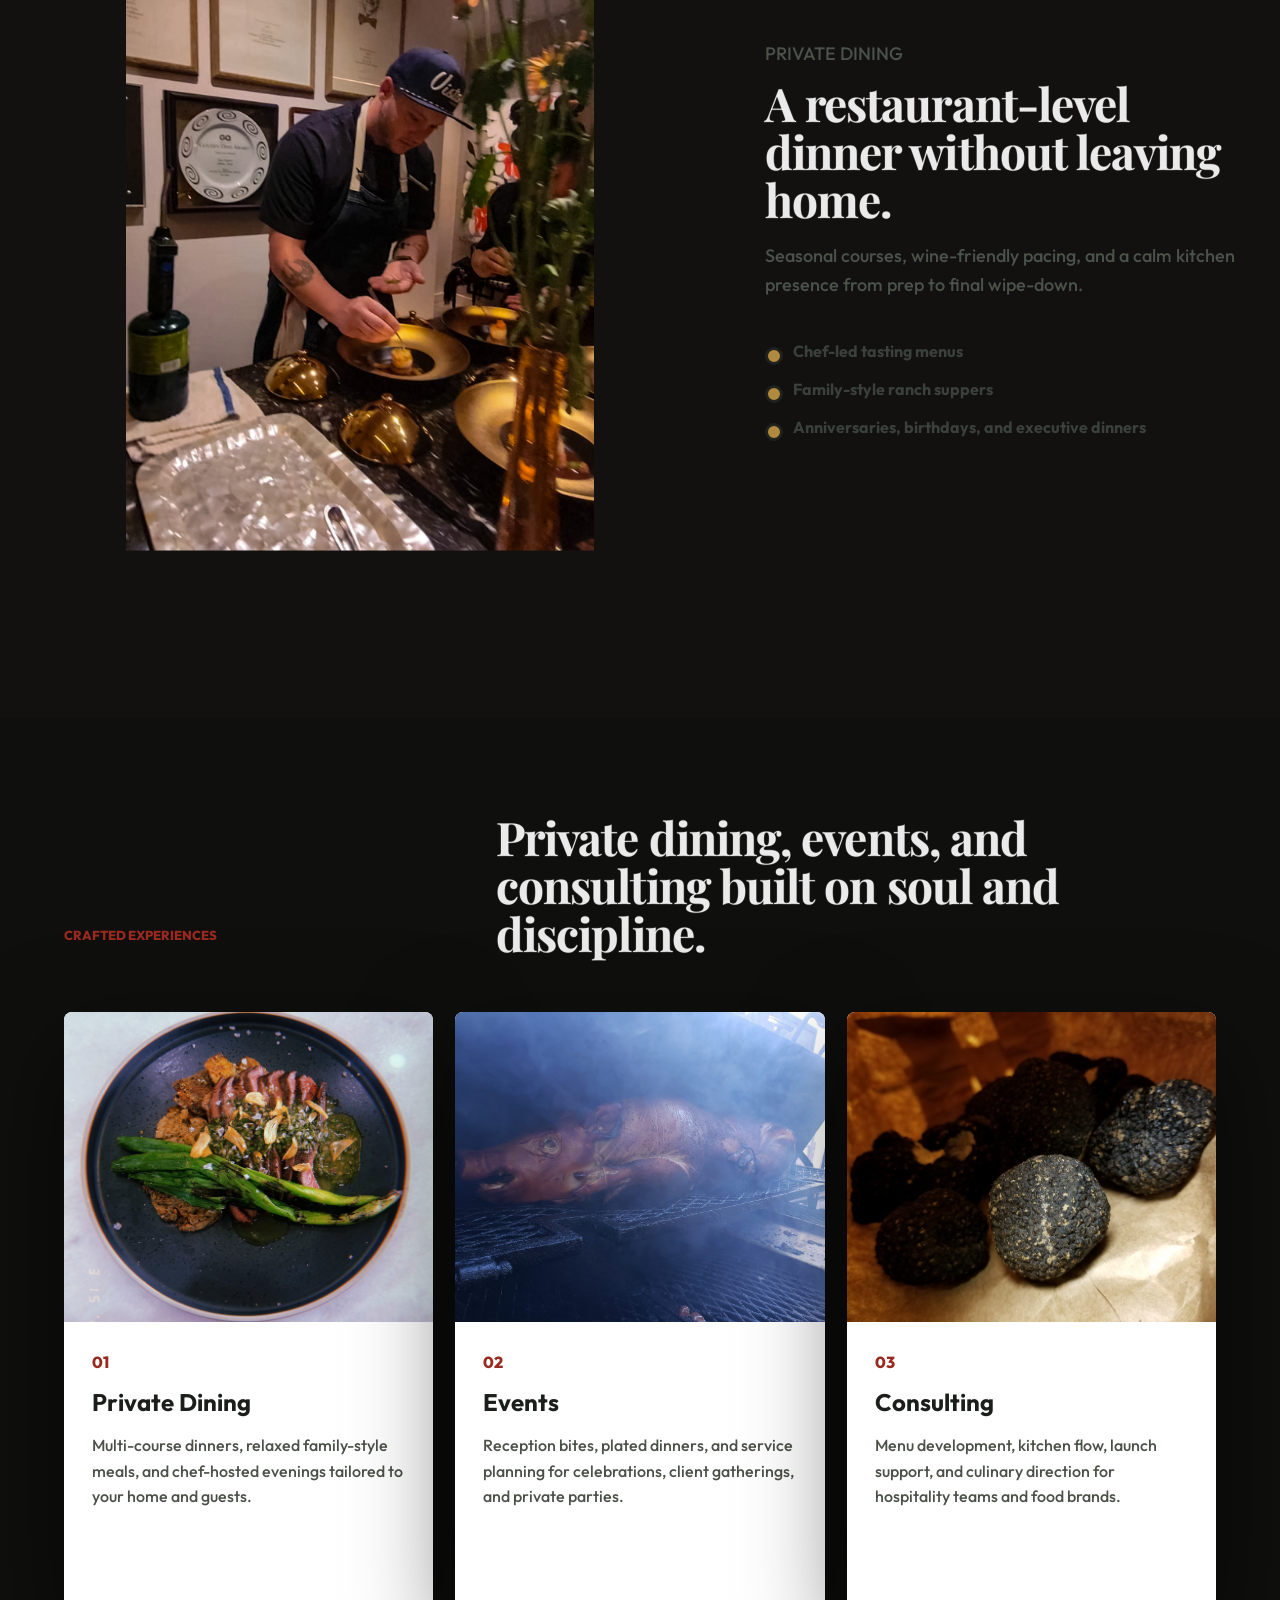
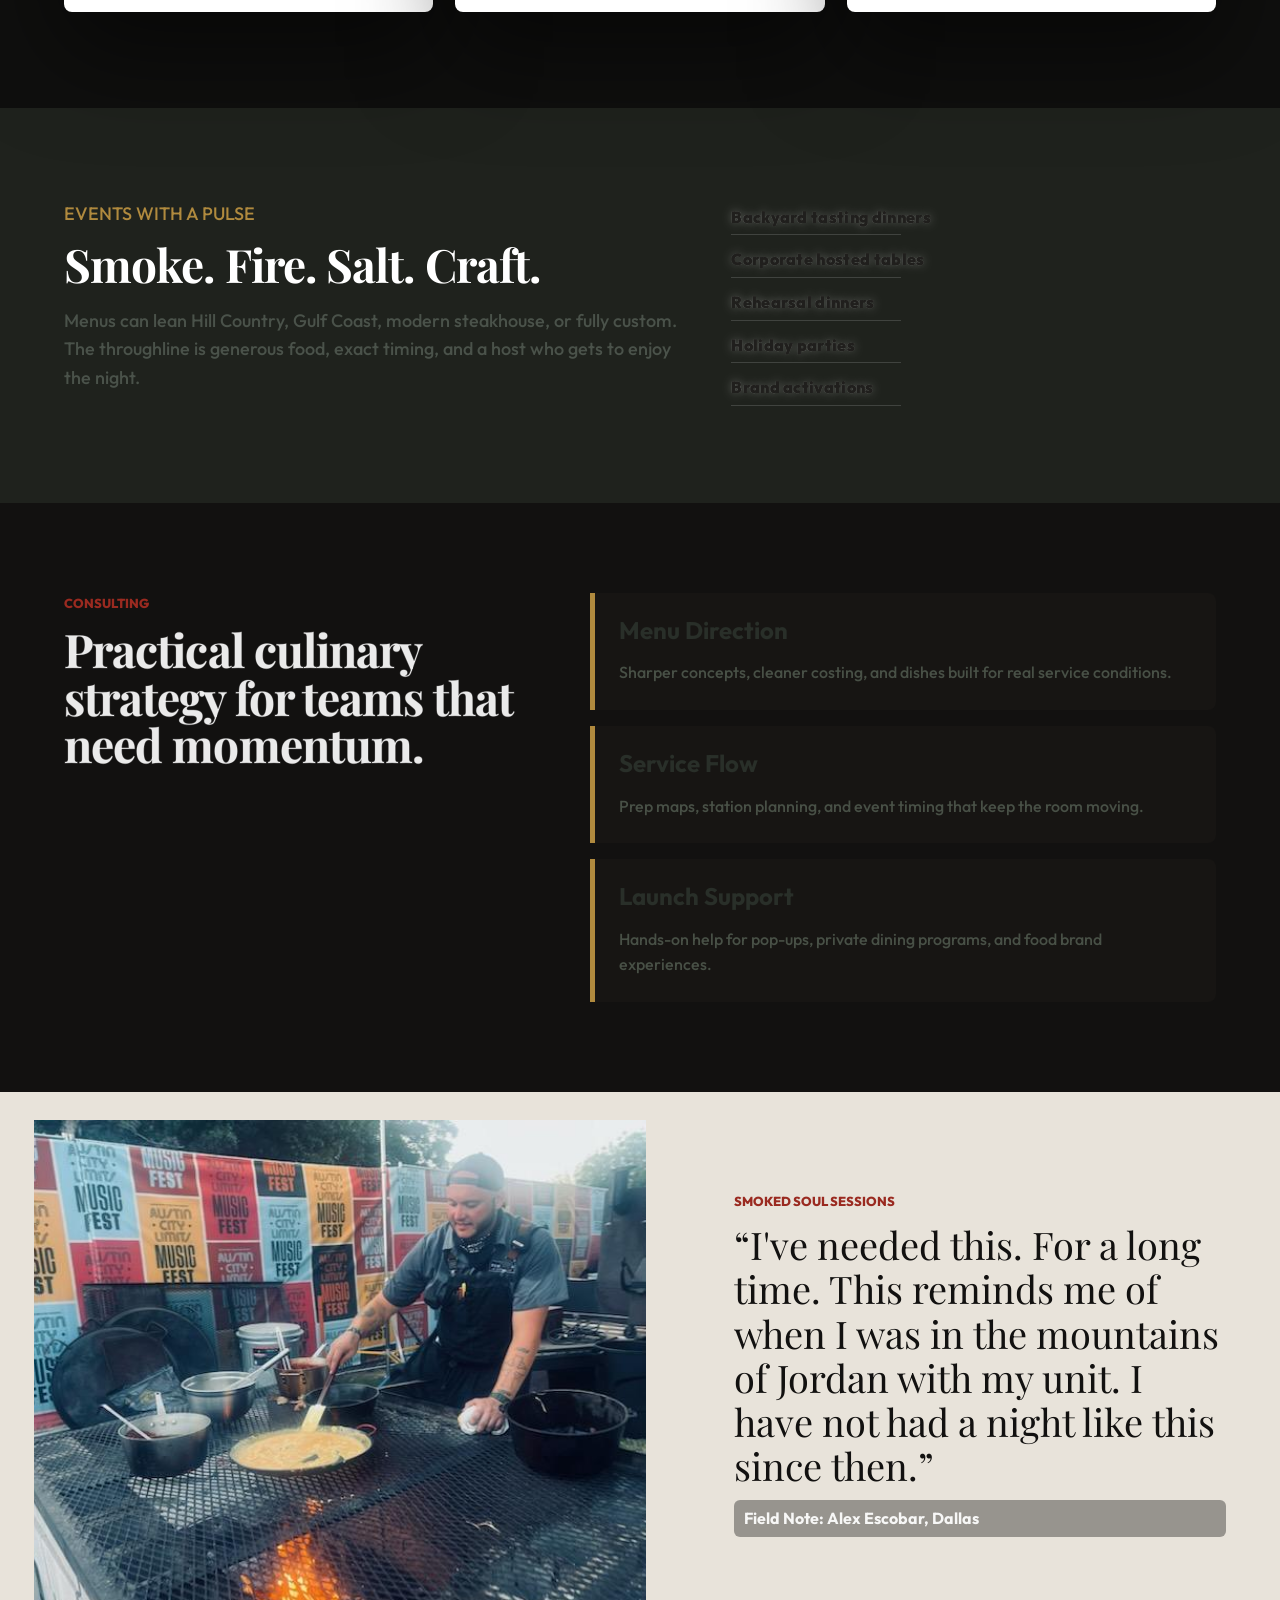
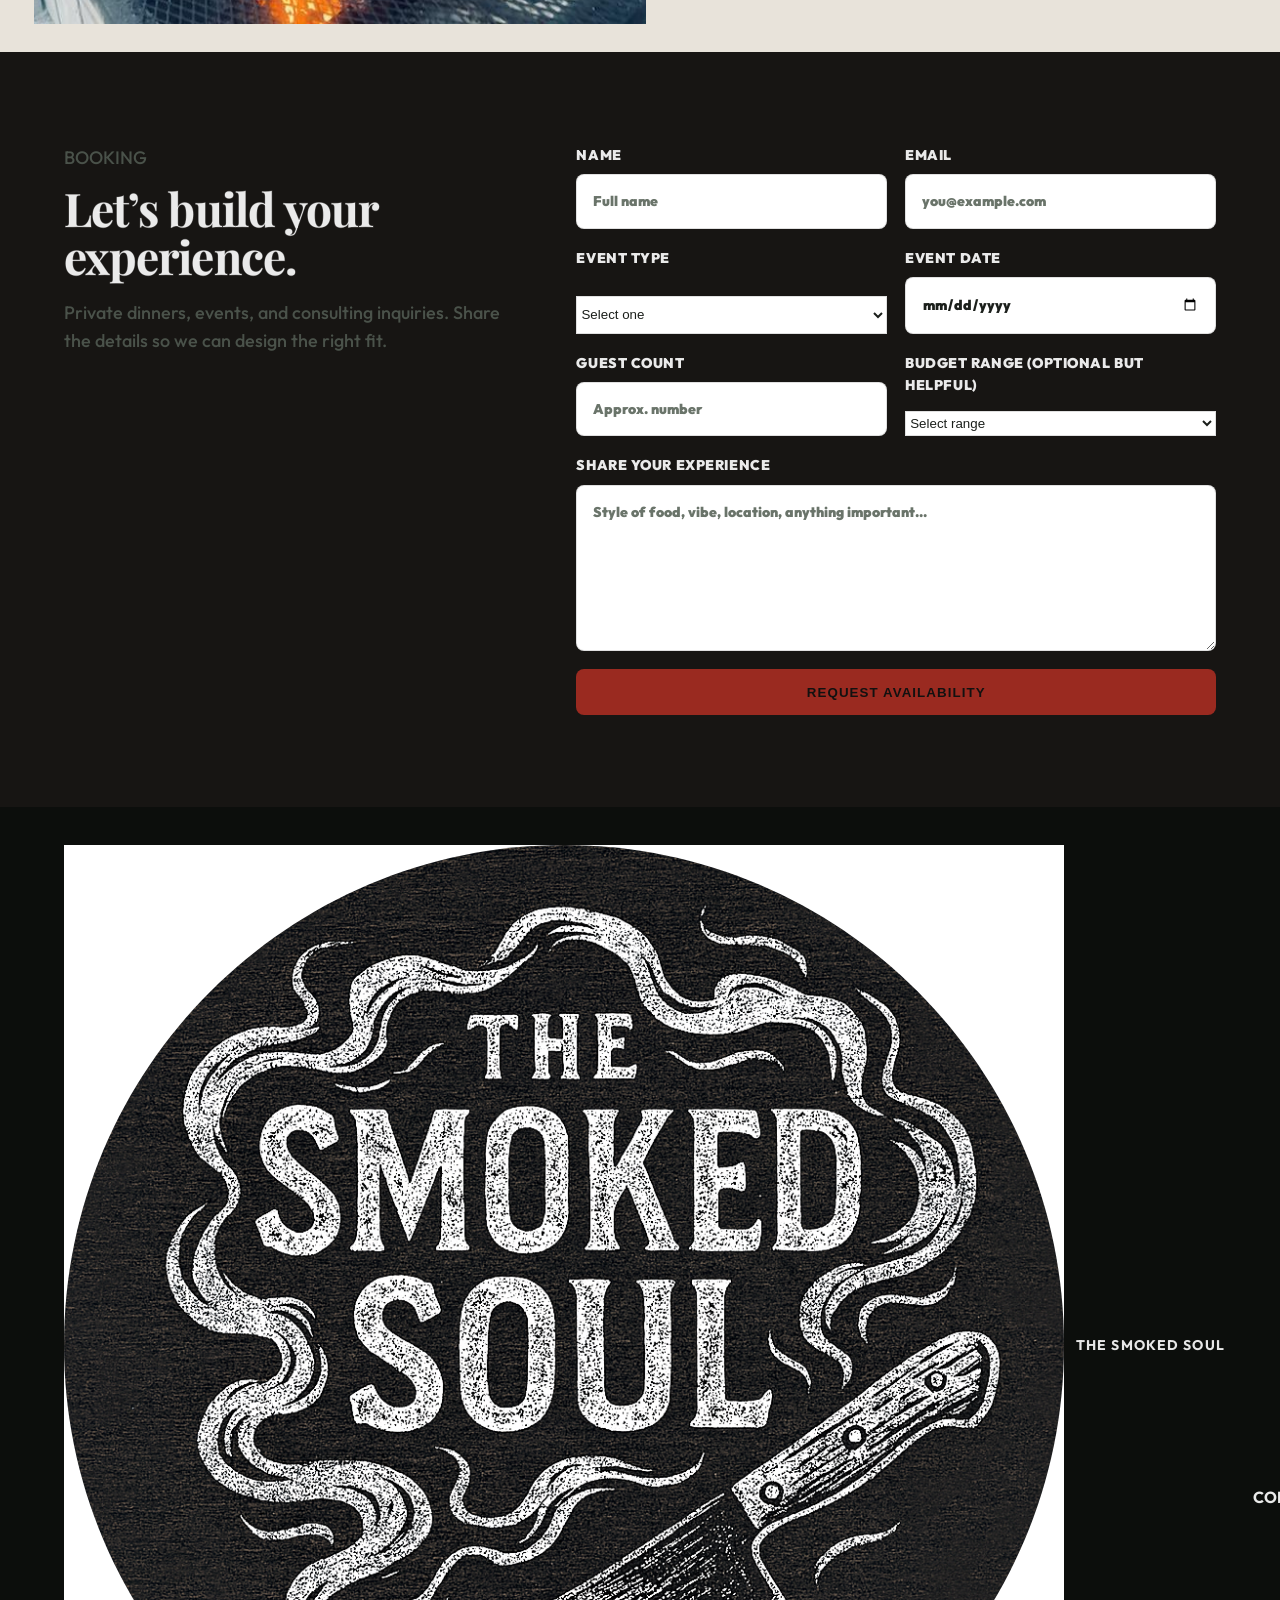
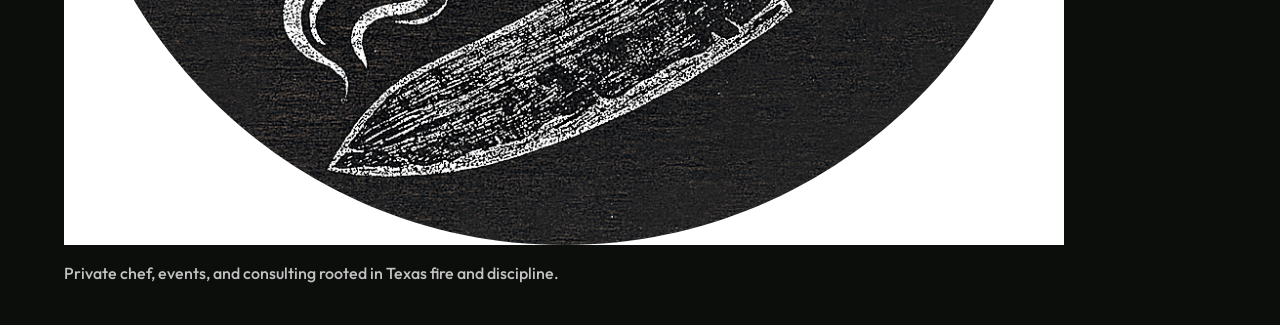
==== commit b6ecdbdb: "fix broken header logo" ====
--- a/docs/index.html
+++ b/docs/index.html
@@ -8,12 +8,12 @@
     <link rel="preconnect" href="https://fonts.googleapis.com">
     <link rel="preconnect" href="https://fonts.gstatic.com" crossorigin>
     <link href="https://fonts.googleapis.com/css2?family=Outfit:wght@400;500;600;700&family=Playfair+Display:wght@600;700&display=swap" rel="stylesheet">
-    <link rel="stylesheet" href="static/css/styles.css">
+    <link rel="stylesheet" href="./static/css/styles.css">
   </head>
   <body>
     <header class="site-header" id="top">
   <a class="brand" href="#top" aria-label="The Smoked Soul home">
-    <img class="brand-logo" src="{{ url_for('static', filename='images/the-smoked-soul-logo.png') }}" alt="The Smoked Soul logo">
+    <img class="brand-logo" src="./static/images/the-smoked-soul-logo.png" alt="The Smoked Soul logo">
     <span>The Smoked Soul</span>
   </a>
 
@@ -54,7 +54,7 @@
 
       <section class="intro-panel" id="story">
         <div class="intro-copy">
-          <p class="eyebrow">20 years at the table</p>
+          <p class="eyebrow">Where fire meets the table.</p>
           <h2 class="outlined-text">Built on Texas hospitality, honed by restaurant discipline.</h2>
           <p>From ranch-style gatherings to multi-course dinners, every menu is built with purpose and shaped for the table it serves. Expect bold, fire-kissed flavour, steady execution, and service that keeps you present.</p>
         </div>
--- a/docs/static/css/styles.css
+++ b/docs/static/css/styles.css
@@ -720,12 +720,13 @@
    BRAND HEADER FIX (FINAL)
 ========================= */
 
-.brand-logo {
-  height: 52px;
+.site-header .brand-logo {
+  height: 48px;
   width: auto;
   object-fit: contain;
   display: block;
-  flex-shrink: 0;
+  position: relative;
+  z-index: 20;
 }
 
 .brand span {
@@ -800,10 +801,7 @@
   transition: 0.25s ease;
 }
 
-.brand-logo {
-  height: 56px;
-  transition: transform 0.25s ease;
-}
+
 
 .site-header .brand:hover .brand-logo {
   transform: scale(1.03);
@@ -998,13 +996,6 @@
   text-shadow: 0 0 1px rgba(255,255,255,0.25);
 }
 
-.brand-logo {
-  width: 60px;
-  height: 60px;
-  border-radius: 50%;
-  object-fit: cover;
-}
-
 .footer-links a {
   color: #eaeaea;
   text-decoration: none;
@@ -1044,4 +1035,17 @@
   height: 1px;
   margin-top: 4px;
   background: rgba(255,255,255,0.15);
+}
+
+.site-header .brand-logo {
+  height: 48px;
+  width: auto;
+
+  transform: scale(1) !important;
+  object-fit: contain !important;
+
+  max-width: 100%;
+  max-height: 48px;
+
+  overflow: visible;
 }
